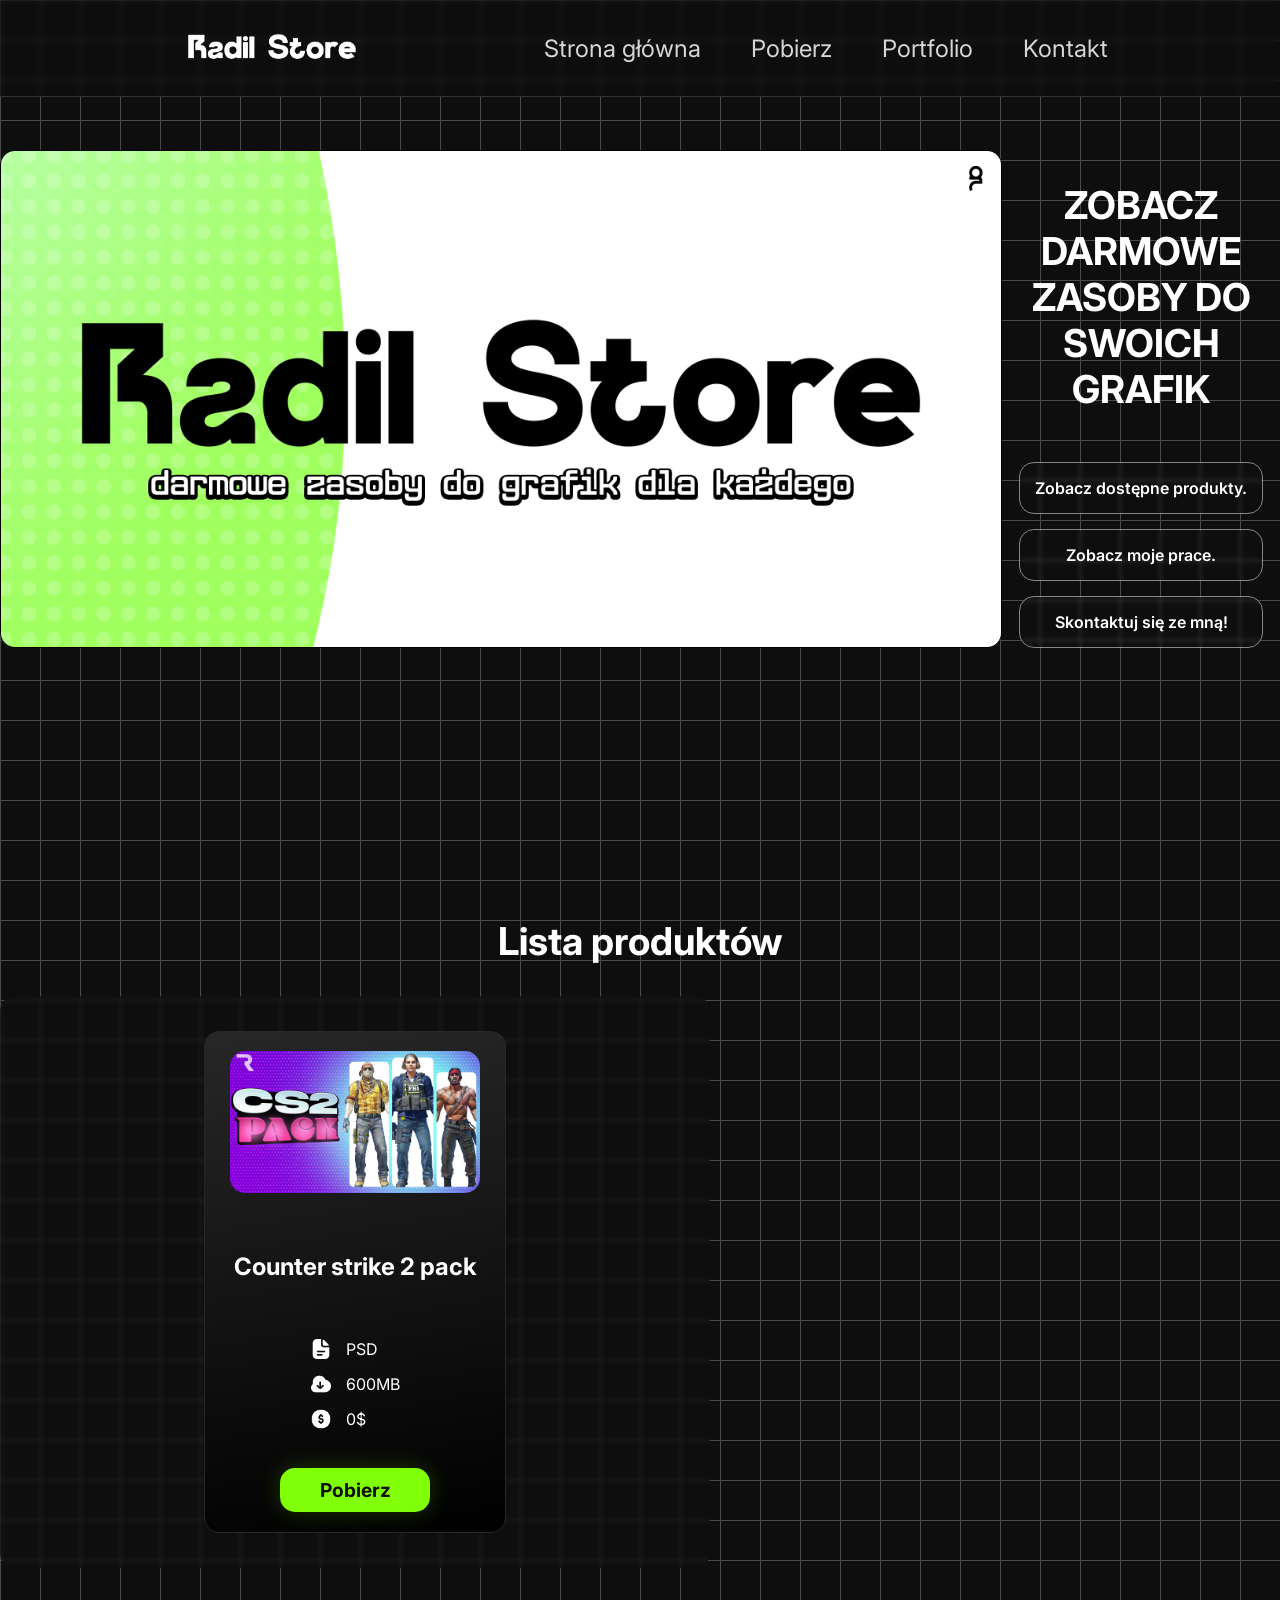
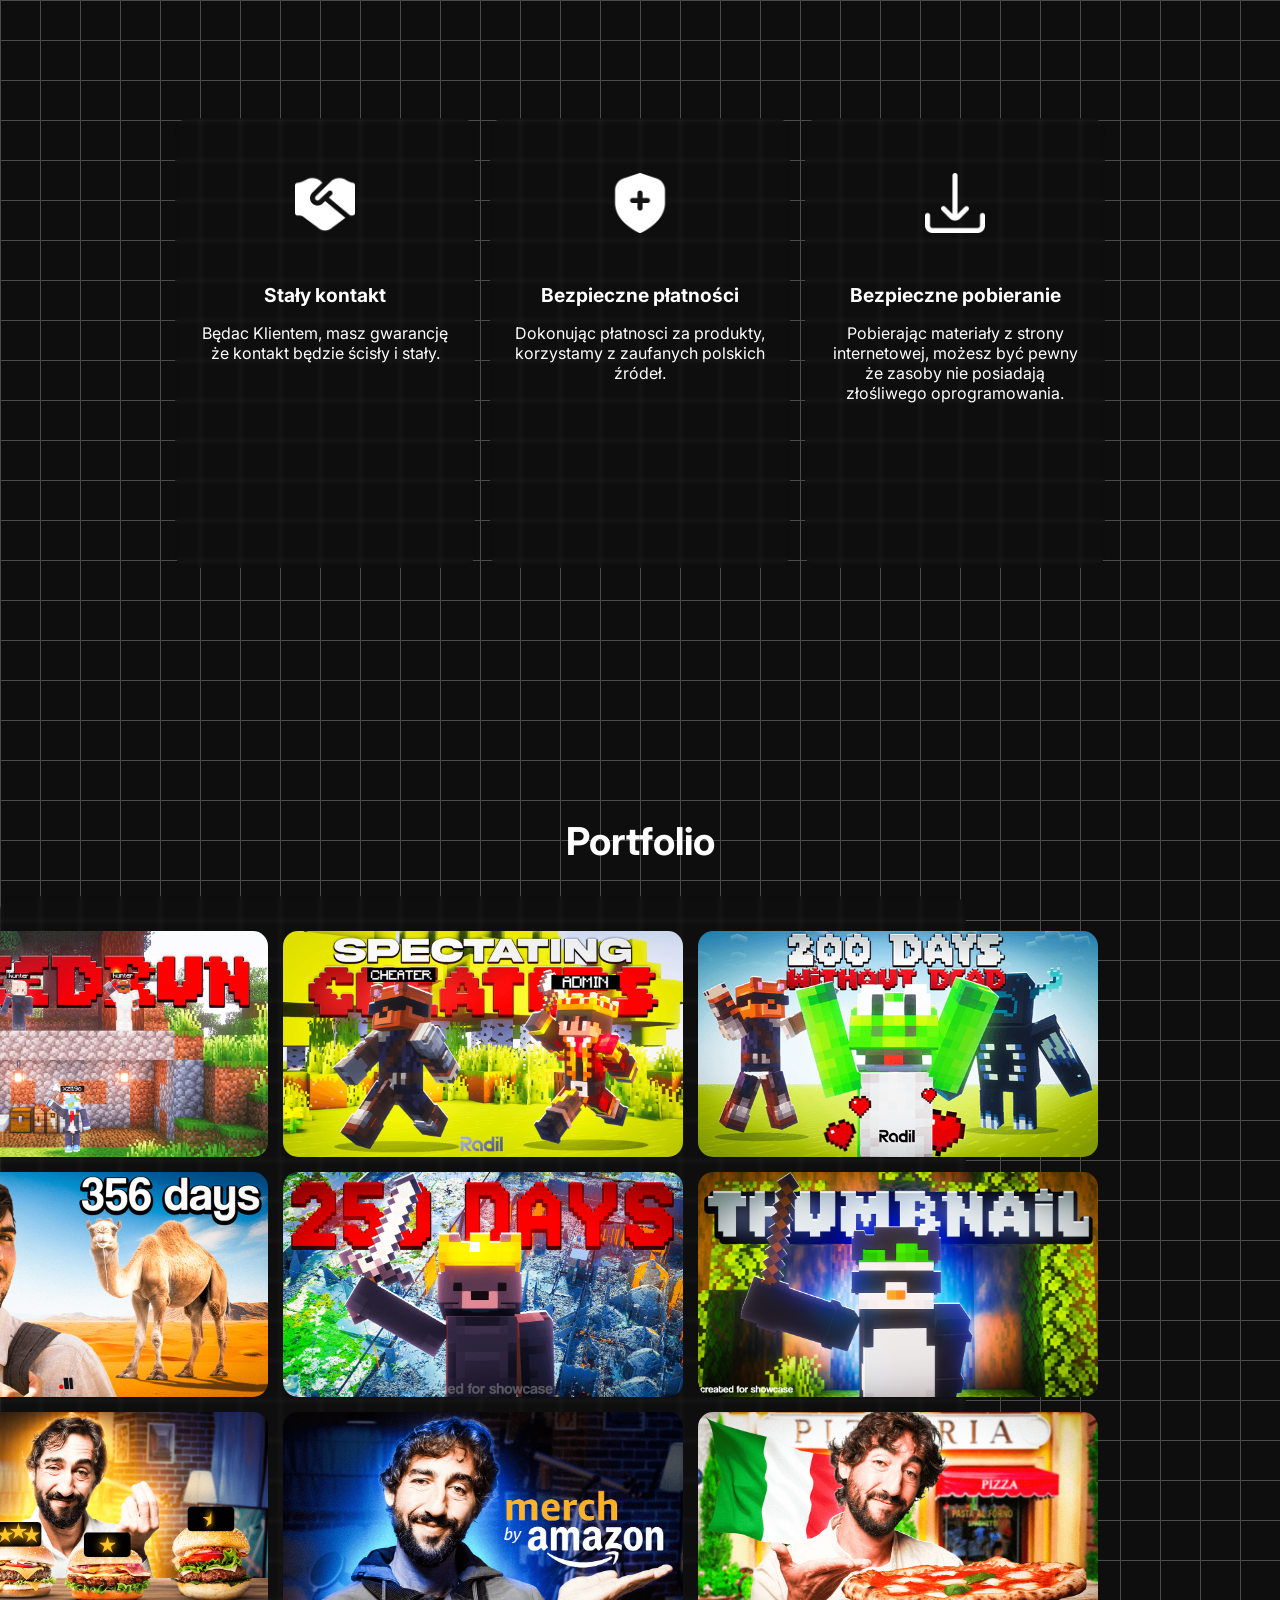
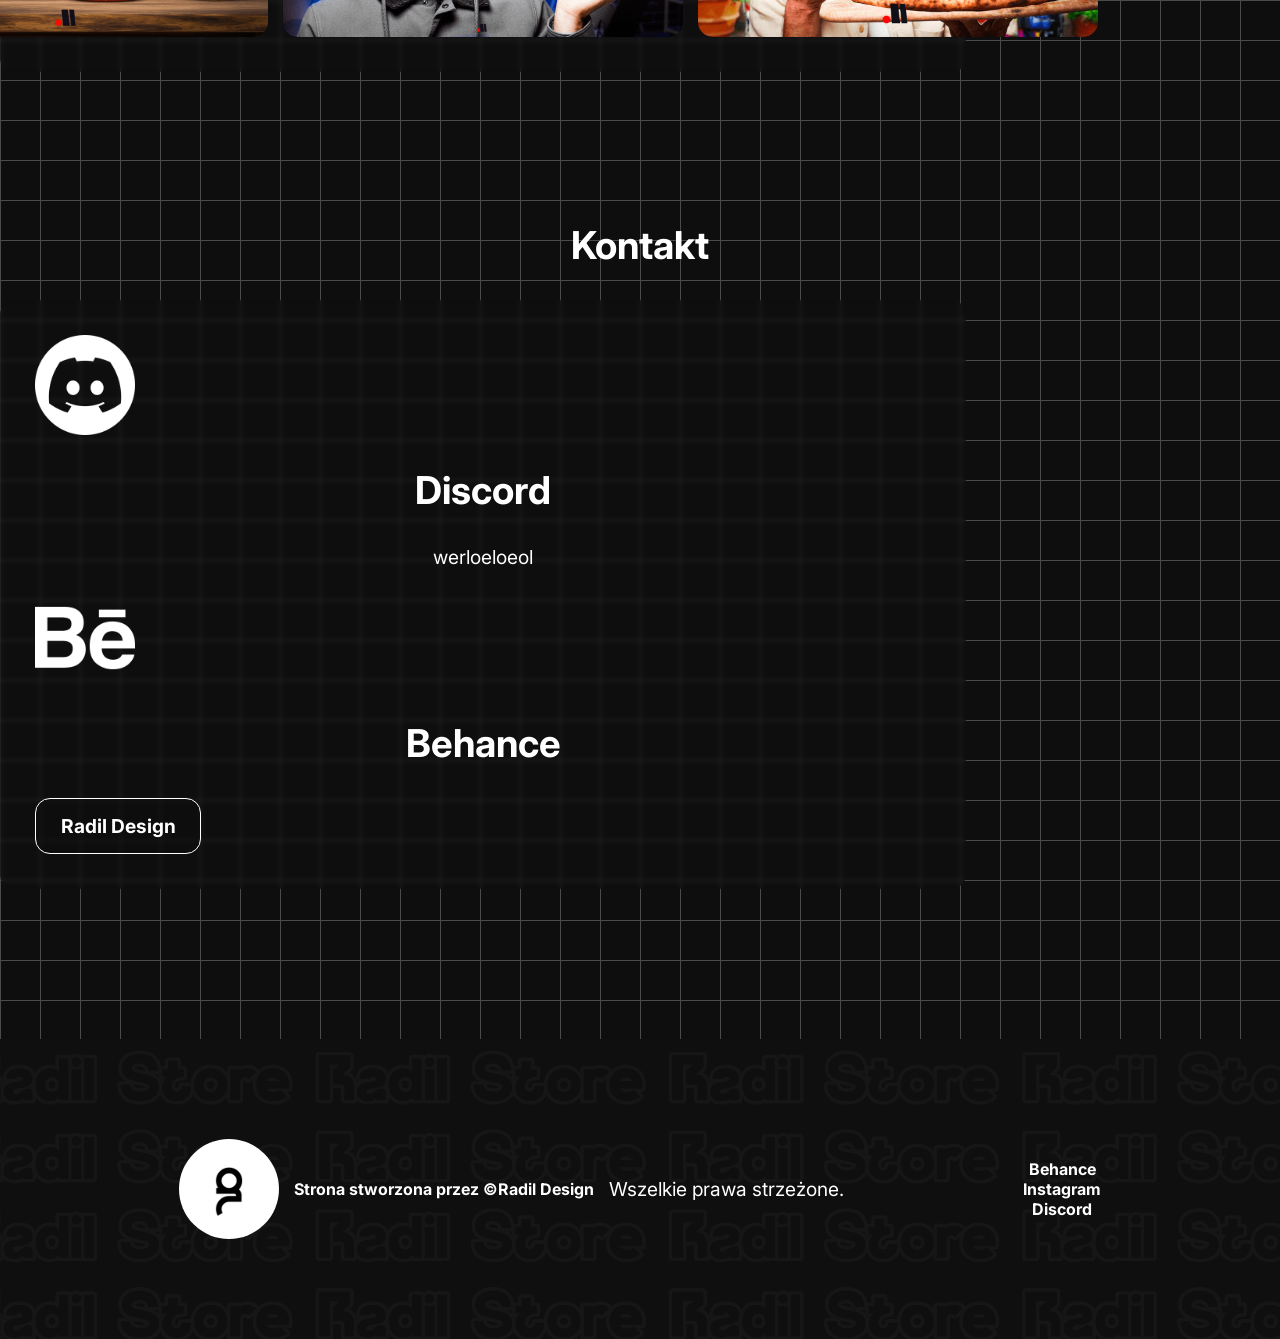
==== index.html @ 4627aee2 "Add files via upload" ====
<!DOCTYPE html>
<html lang="pl-PL">
<head>
    <meta charset="UTF-8">
    <meta name="viewport" content="width=device-width, initial-scale=1.0">
    <title>Strona główna</title>
    <link rel="stylesheet" href="style.css">
    <script src="download.js"></script>
</head>
<body>





    
   

    <nav class="nav">
        <li>
  
            <div class="nav-logo">
            <img class="store_logo" src="img/Radil_store_logo.png" alt="Radilstore black logo">
            </div>

            <div class="nav-a">
            <a id="button" href="#">Strona główna</a>
            <a id="button"  href="#download">Pobierz</a>
            <a id="button"  href="#Portfolio">Portfolio</a>
            <a id="button"  href="#Kontakt">Kontakt</a>
           

            </div>
            
        </li>
    </nav>






    <section class="main">
        <div class="main-head">
            <header>
                <img class="header-graphic" src="img/graphic-header.png" alt="">
                <div class="texts-header">
                     <h1 class="header-h1">Zobacz darmowe zasoby do swoich grafik</h1>
                 
                 <div class="links-a">
                    <a class="alink" href="#download">Zobacz dostępne produkty.</a>
                 <a class="alink" href="#Portfolio">Zobacz moje prace.</a>
                 <a class="alink" href="#Kontakt">Skontaktuj się ze mną!</a>
                 </div>
                 


                </div>
               
                
                    
                
            </header>
        </div>
    </section>
    <section id="download">
        <h1>Lista produktów</h1>
        <div class="products-main">
            <div class="products-list">
                <div class="product">
                    <img class="product-image" src="img/smallcs2pack.png" alt="cs-2_pack_image_source">
                    <h2>Counter strike 2 pack</h2>
                    <div class="icons">
                        <div class="format">
                            <img id="document" class="icon" src="icons/document.png" alt="document icon">
                        <label for="document">PSD</label>
                        </div>
                        
                        <div class="size">
                            <img id="size" class="icon" src="icons/cloud-download-alt.png" alt="document icon">
                        <label for="size">600MB</label>

                        </div>
                         <div class="size">
                            <img id="size" class="icon" src="icons/usd-circle.png" alt="document icon">
                        <label for="size">0$</label>

                        </div>
                        
                     </div>
                     

                     <button class="button-download" onclick="showwindow()">Pobierz</button>

                </div>
                
            </div>
        </div>
    </section>


    <section class="about">
        <div class="about-head">
            <div class="about-window">
                <img class="icon-about" src="icons/handshake.png" alt="">
                <h1 class="text-window">Stały kontakt</h1>
                <p class="dsp-window">Będac Klientem, masz gwarancję że kontakt będzie ścisły i stały.</p>
            </div>
            <div class="about-window">
                <img class="icon-about" src="icons/shield-plus.png" alt="">
                <h1 class="text-window">Bezpieczne płatności</h1>
                <p class="dsp-window">Dokonując płatnosci za produkty, korzystamy z zaufanych polskich źródeł.</p>
            </div>
            <div class="about-window">
                <img class="icon-about" src="icons/download.png" alt="">
                <h1 class="text-window">Bezpieczne pobieranie</h1>
                <p class="dsp-window">Pobierając materiały z strony internetowej, możesz być pewny że zasoby nie posiadają złośliwego oprogramowania.</p>
            </div>
        </div>
        </div>
    </section>


    



    <section id="Pop-up-warning">
        <div class="pop-up-background">
             <div id="pop-up-window">
            <h3>Zanim zaczniesz pobierać!</h3>
            <img src="img/smallcs2pack.png" class="product-image" alt="">
            <h5>Cs2 Gfx pack FREE</h5>
            <button onclick="closewindow()" id="closewindow">X</button>
            <div class="faq">
                 <div id="pop-up-q" class="winrar">
                <label  for="winrar">Upewnij się ze posiadasz Winrar'a.</label>
            </div>
            <div id="pop-up-q" class="photopea">
                <label  for="photopea">Nie posiadasz Adobe? Zobacz Photopea.</label>
            </div>
            </div>
           <a class="download-packgfx" target="_blank"  href="https://mega.nz/file/bZdyUJDT#jceB-xJhOLoKW79N-dbMl_FRZ8ANdFhHz9rk9853Bxs">Pobierz</a>
        </div>
        </div>
       
    </section>



    <section id="Portfolio" class="Portfolio">
        <h1>Portfolio</h1>


        <div class="Portfolio-head">
            <img class="porto-photo" src="img/1d665d229711541.686bbec5d3b8d.png" alt="">
            <img class="porto-photo" src="img/28c679229711541.6869bcf6578ab.png" alt="">
            <img class="porto-photo" src="img/3b0efb229711541.686af90c10dd4.png" alt="">
            <img class="porto-photo" src="img/3d1b30231027717.688220aa97472.png" alt="">
            <img class="porto-photo" src="img/460d56229711541.687eabdb841a4.png" alt="">
            <img class="porto-photo" src="img/5de0b4229711541.688102d73324e.png" alt="">
            <img class="porto-photo" src="img/7d88d5231027717.68836d7160683.png" alt="">
            <img class="porto-photo" src="img/beda87231027717.68836d715ffcd.png" alt="">
            <img class="porto-photo" src="img/bbc572231027717.68836d715f918.png" alt="">
           


            

        </div>

    </section>


    <section id="Kontakt" class="kontakt">


        <h1>Kontakt</h1>

        <div class="kontakt-head">
            <img id="contact-icon" src="icons/discord.png" alt="" class="discord-icon">
            <h1>Discord</h1>
            <p>werloeloeol</p>
            <img id="contact-icon" src="icons/behance.png" alt="" class="behance-icon">
            <h1>Behance</h1>
            <a href="https://www.behance.net/Fexedesign" target="_blank" class="behance">Radil Design</a>
        </div>

    </section>


    <footer>
        <div class="footer-head">
            <div class="about-footer">
            <img src="img/Radil_Logo.png" alt="" class="logo-footer">
            <h1 class="credits-footer">Strona stworzona przez &copy;Radil Design</h1>
            <p>Wszelkie prawa strzeżone.</p>
            </div>
            <div class="socialmedias">
                <a class="sc-a" href="">Behance</a>
                <a class="sc-a" href="">Instagram</a>
                <a class="sc-a" href="">Discord</a>

            </div>
           
        </div>
    </footer>

    
</body>
</html>
---- style.css ----
@import url('https://fonts.googleapis.com/css2?family=Playfair+Display:ital,wght@0,400..900;1,400..900&display=swap');
@import url('https://fonts.googleapis.com/css2?family=Manrope:wght@200..800&family=Playfair+Display:ital,wght@0,400..900;1,400..900&display=swap');
@import url('https://fonts.googleapis.com/css2?family=Inter:ital,opsz,wght@0,14..32,100..900;1,14..32,100..900&display=swap');

html{
    scroll-behavior: smooth;
    font-family: Inter;
}

body{

    margin: 0;
    padding: 0;
    overflow-x: hidden;
    
    box-sizing: border-box;
    flex-wrap: wrap;
 
    background:#0e0e0e;
    background-image: 
    linear-gradient(to right, #4b4a4a 1px,
    transparent 1px),
    linear-gradient(to bottom, #4b4b4b 1px,
    transparent 1px);
    background-size: 40px 40px;
    
     animation: gridMove 1s linear infinite;
   
}


#button:active{

    font-weight: bold;
}

nav{

    background-color: rgba(12, 12, 12,0.5);
    border-bottom: 1px solid rgb(50,50,50);
    backdrop-filter: blur(3px);
    position: fixed;
    z-index: 1000;
    width: 100%;
    top: 0;
}

.store_logo{

    max-width: 200px;
    filter: invert(1);
}



#button{

   font-family: Inter;
     color: rgb(214, 214, 214);
    text-decoration: none;
    font-size: 1.5rem;
    transition: all 0.3s ease;
     scroll-behavior: smooth;
    
   
}

.links-a{
    margin-top: 50px;
    display: grid;
    justify-content: center;
    text-align: center;
    gap: 15px;
}

.alink{

    text-decoration: none;
    background-color: none;
    border: 1px solid rgba(255, 255, 255,0.5);
    padding: 15px;
    border-radius: 15px;
    color: rgb(255, 255, 255);
    backdrop-filter: blur(2px);
  font-family: Inter;
    font-weight: 600;
    transition: all 0.3s ease;
}

.alink:hover{

    transform: scale(1.05);
    background-color: rgb(228, 228, 228);
    color: rgb(8, 8, 8);
}


#button:hover{

    transform: translateY(-5px);

    transition: 0.3s;
}


section{

    margin-top: 150px;
    
    
}
.nav-a{

    display: flex;
    align-items: center;
    justify-content: center;
    gap: 50px;
}

.nav-logo{
    display: flex;
    align-items: center;
    justify-content: center;
    
}
.product-image{

    width: 300px;
}

li{

    display: flex;
    justify-content: space-evenly;
   
}


h2{

    font-family: Inter;
}

h1{
    font-family: Inter;
    text-align: center;
    font-size: 2.4rem;
    color: rgb(255, 255, 255);
    
}

.products-main{

    display: flex;
    justify-content: center;
    background-color: rgba(14, 14, 14,0.5);
    backdrop-filter: blur(2px);
    padding: 35px;
    width: 50%;
    border-radius: 15px;
    justify-self: center;
    
    
}

.Portfolio-head{
     background-color: rgba(14, 14, 14,0.5);
     backdrop-filter: blur(2px);
     border-radius: 15px;
     padding: 35px;
     width: 70%;
     justify-content: center;
     justify-self: center;
}

.kontakt-head{

    
     background-color: rgba(14, 14, 14,0.5);
     backdrop-filter: blur(2px);
     border-radius: 15px;
     padding: 35px;
     width: 70%;
     justify-content: center;
     justify-self: center;
     margin-bottom: 150px;

}


p{
     font-size: 1.2rem;
}

.behance{

    justify-self: center;
    text-align: center;
    display: grid;
    color: white;
    font-family: Inter;
    text-decoration: none;
    background-color: none;
    border: 1px solid white;
    padding: 15px;
    width: 15%;
    border-radius: 15px;
    font-size: 1.2rem;
    transition: all 0.3s ease;
    backdrop-filter: blur(2px);
    font-weight: bold;
}

.behance:hover{

    transform: scale(1.05);
      background-color: rgb(228, 228, 228);
    color: black;
}
#download{

     scroll-behavior: smooth;
     margin-top: 270px;
     
}

.product{
    display: grid;
    justify-content: center;
    align-items: center;
    background: linear-gradient(170deg,rgb(39, 39, 39) 0%, rgb(0, 0, 0) 100%);    height: 500px;
    border-radius: 15px;
    width: 300px;
    text-align: center;
    color: white;
    border: 1px solid rgb(39, 39, 39);
}

.product-image{
    width: 250px;
    justify-self: center;
    border-radius: 15px;
}

.format,.size{
    display: flex;
    align-items: center;
    gap: 15px;
    font-family: Inter;
    
}

.icons{
    display: grid;
    align-items: center;
    justify-content: center;
    gap: 15px;
   
}

.promotion{

    justify-content: center;
    display: flex;
    background: #57c796;
background: linear-gradient(90deg, rgba(87, 199, 150, 1) 50%, rgba(250, 253, 255, 1) 100%);
}

p{

    font-family: Inter;
    color: white;
    text-align: center;
}



.icon{

    width: 20px;
    filter: invert(1);
}

.button-download{

    width: 150px;
    background-color: rgb(128, 255, 9);
    box-shadow: 0px 0px 25px rgba(128, 255, 9,0.2);
    justify-self: center;
    font-weight: bold;
    font-size: 1.2rem;
    padding: 10px;
    border-radius: 15px;
    text-decoration: none;
    color: rgb(14, 14, 14);
    font-family: Inter;
    transition: all 0.3s ease;
    cursor: pointer;
    border: none;
}


.button-download:hover{

    transform: scale(1.05);
    transition: 0.3s;
}



#pop-up-warning{

    justify-content: center;
    display: flex;
    
   
}

.pop-up-background{
   display: none;
    background-color: rgba(17, 17, 17, 0.8);
    width: 100%;
    height: 100%;
    position: fixed;
    top: 50%;
   left: 50%;
   transform: translate(-50%, -50%);
   backdrop-filter: blur(5px);
}


#pop-up-window{

    justify-content: center;
    display: grid;
    text-align: center;
    background-color: rgb(230, 230, 230);
    width: 500px;
    height: 800px;
    position: fixed;
    
    top: 50%;
    left: 50%;
    transform: translate(-50%, -50%);
    z-index: 1000;
    border-radius: 15px;
    
   

}


h5{

    font-family: Inter;
    font-size: 1.2rem;
}



#closewindow{

    position: fixed;
    right: 0;
    padding: 15px;
    margin-right: 5px;
    margin-top: 5px;
    border-radius: 15px;
    border: none;
    background-color: black;
    color: white;
    font-size: 1.3rem;
    width: 50px;
    transition: all 0.3s ease;
    cursor: pointer;
  
}


#closewindow:hover{

    transform: scale(1.05);
}

h3{

    font-family: Inter;
}


#icon-pop-up{

    width: 25px;
}

.faq{

   
   display: grid;
   margin-bottom: 150px;
}


#pop-up-q{

    height: 30px;
    max-width: 350px;
    background-color: rgb(223, 223, 223);
    padding: 10px;
    display: flex;
    align-items: center;
    justify-content: center;
    gap: 5px;
    border-radius: 15px;
}

label{

   font-family: Inter;
}

.download-packgfx{

    text-decoration: none;
    font-family: Inter;
    background-color: rgb(110, 255, 43);
    color: white;
    padding: 15px;
   width: 150px;
    max-height: 40px;
    align-self: center;
    justify-self: center;
    border-radius: 15px;
    transition: all 0.3s ease;
    box-shadow: 0px 0px 25px rgba(110, 255, 43,0.5);
   
}

.download-packgfx:hover{

    transform: scale(1.05);
}


header{

    display: flex;
    justify-content: center;
   
}

.header-h1{

    color: rgb(255, 255, 255);
  
    max-width: 400px;
    text-transform: uppercase;
    text-align: center;
}


.main-head{

    display: flex;
    justify-content: center;
    

   
}

@keyframes gridMove {
  from {
    background-position: 0 0;
  }

  to {
    background-position: 40px 40px;
  }

  }

.header-graphic{

    width: 1000px;
    border-radius: 15px;
    border: 1px solid black;

}


.porto-photo{

    width: 400px;
    border-radius: 15px;
    transition: all 0.3s ease;
   
}

.Portfolio{
     margin-top: 250px
}

.Portfolio-head{

     display: grid;
    grid-template-columns:repeat(3,400px);
    justify-content: center;
    gap: 15px;
    margin-bottom: 150px;
    
}


.porto-photo:hover{

    transform: scale(1.05);
}


.about-window{

    display: block;
    justify-content: space-around;
    text-align: center;
   background-color: rgba(14, 14, 14,0.5);
    height: 400px;
    padding: 25px;
    border-radius: 15px;
    backdrop-filter: blur(2px);
    transition: all 0.3s ease ;
}


.about-window:hover{
    
    background-color: rgba(4, 13, 49,0.5);
}


.about-head{
    display: flex;
    justify-content: center;
    gap: 15px;
}

.text-window{

    font-size: 1.2rem;
}

.dsp-window{

    font-size: 1rem;
    max-width: 250px;
}
.icon-about{

    width: 60px;
    justify-self: center;
    
    padding: 30px;
    border-radius: 15px;
    filter: invert(1);

}


#contact-icon{
    width: 100px;
    justify-self: center;
    display: block;
    filter: invert(1);
}


.about-footer{
    display: flex;
    align-items: center;
    gap: 15px;
}

.socialmedias{

    display: grid;
}

.credits-footer{
    font-size: 1rem;
   
    
}


.sc-a{

    text-decoration: none;
    font-weight: bold;
    font-family: Inter;
    color: #FFFFFF;
    text-align: center;
    transition: all 0.3s ease;
}

.sc-a:hover{

    transform: scale(1.05);
    color: #a8a8a8;
    
}



.footer-head{

   background-image: url("img/footer-bg.png") ;
   justify-content: space-evenly;
   background-color: rgb(15, 15, 15);
   background-blend-mode: overlay;
   background-size: cover;
   background-repeat: no-repeat;
    
   display: flex;
   align-items: center;
   height: 300px;
   margin-bottom: 0px;
  
}

.logo-footer{
    width: 100px;
    border-radius: 1000px;
}
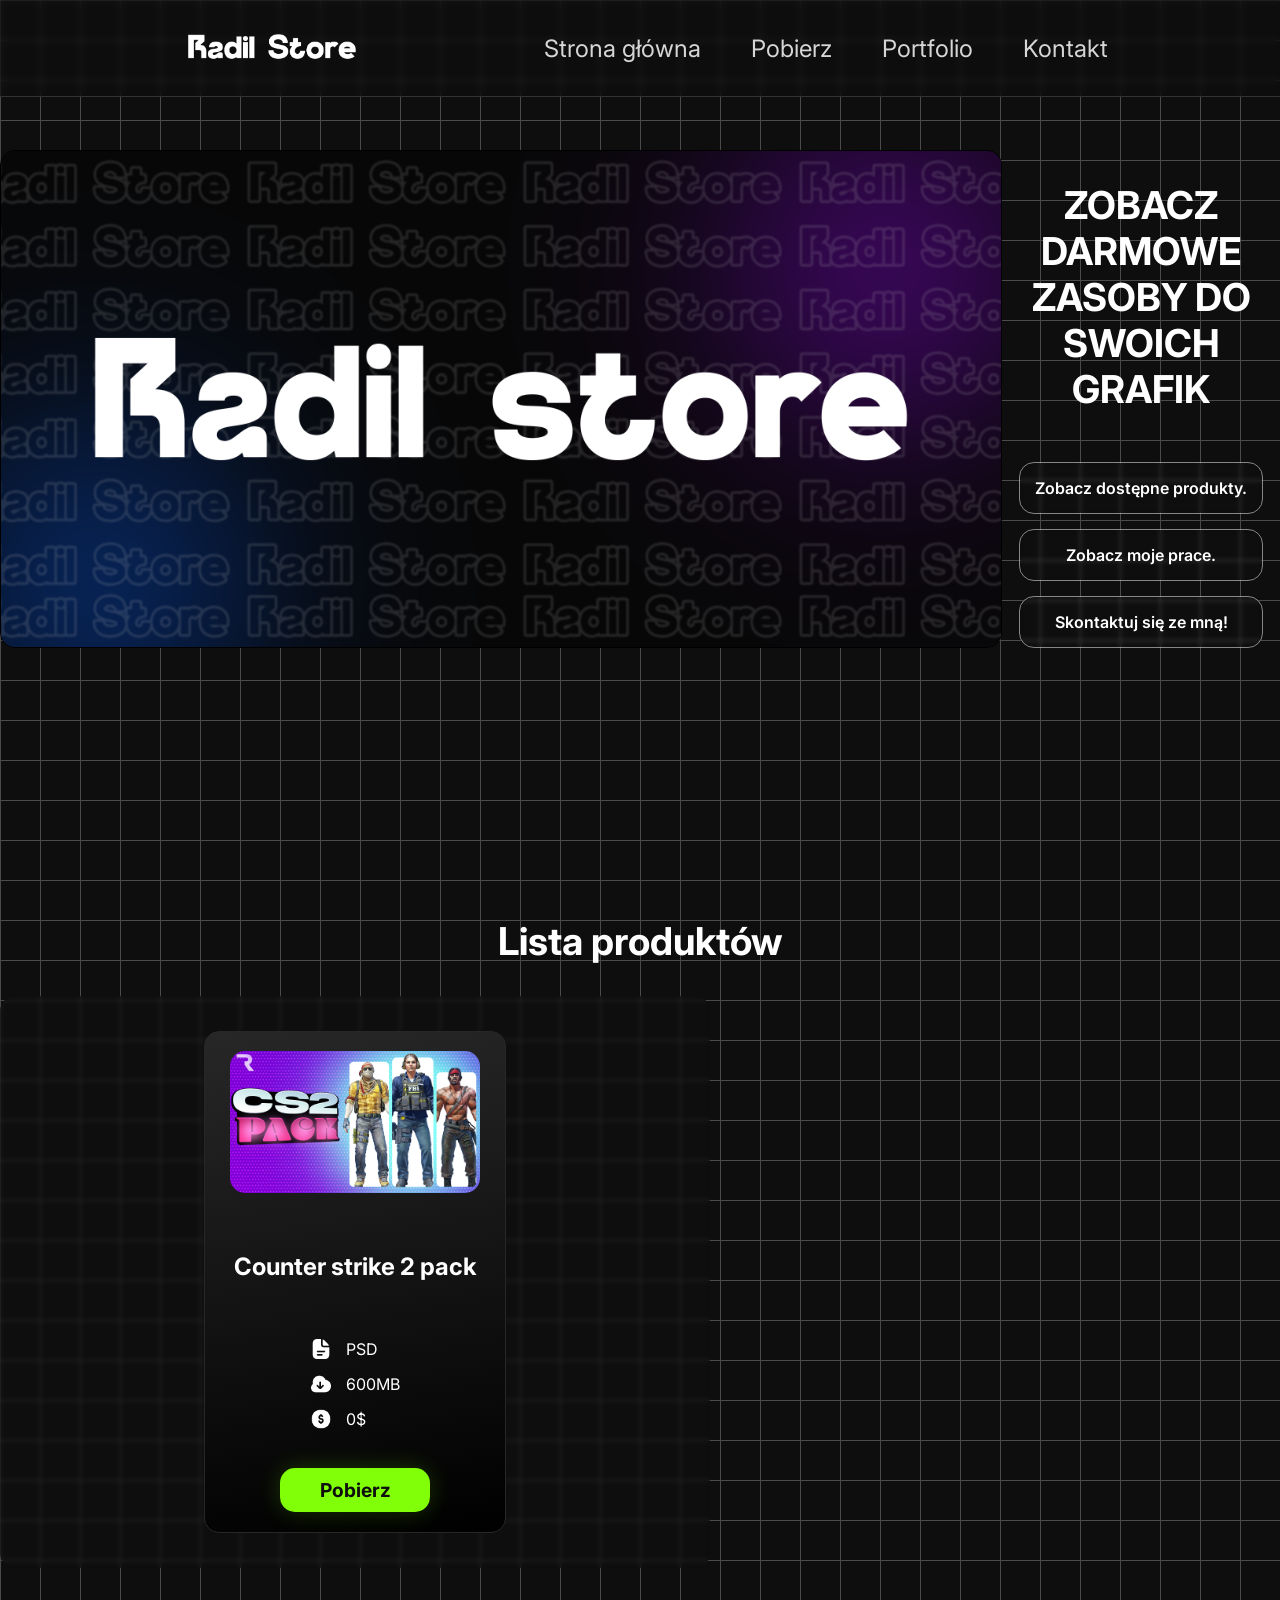
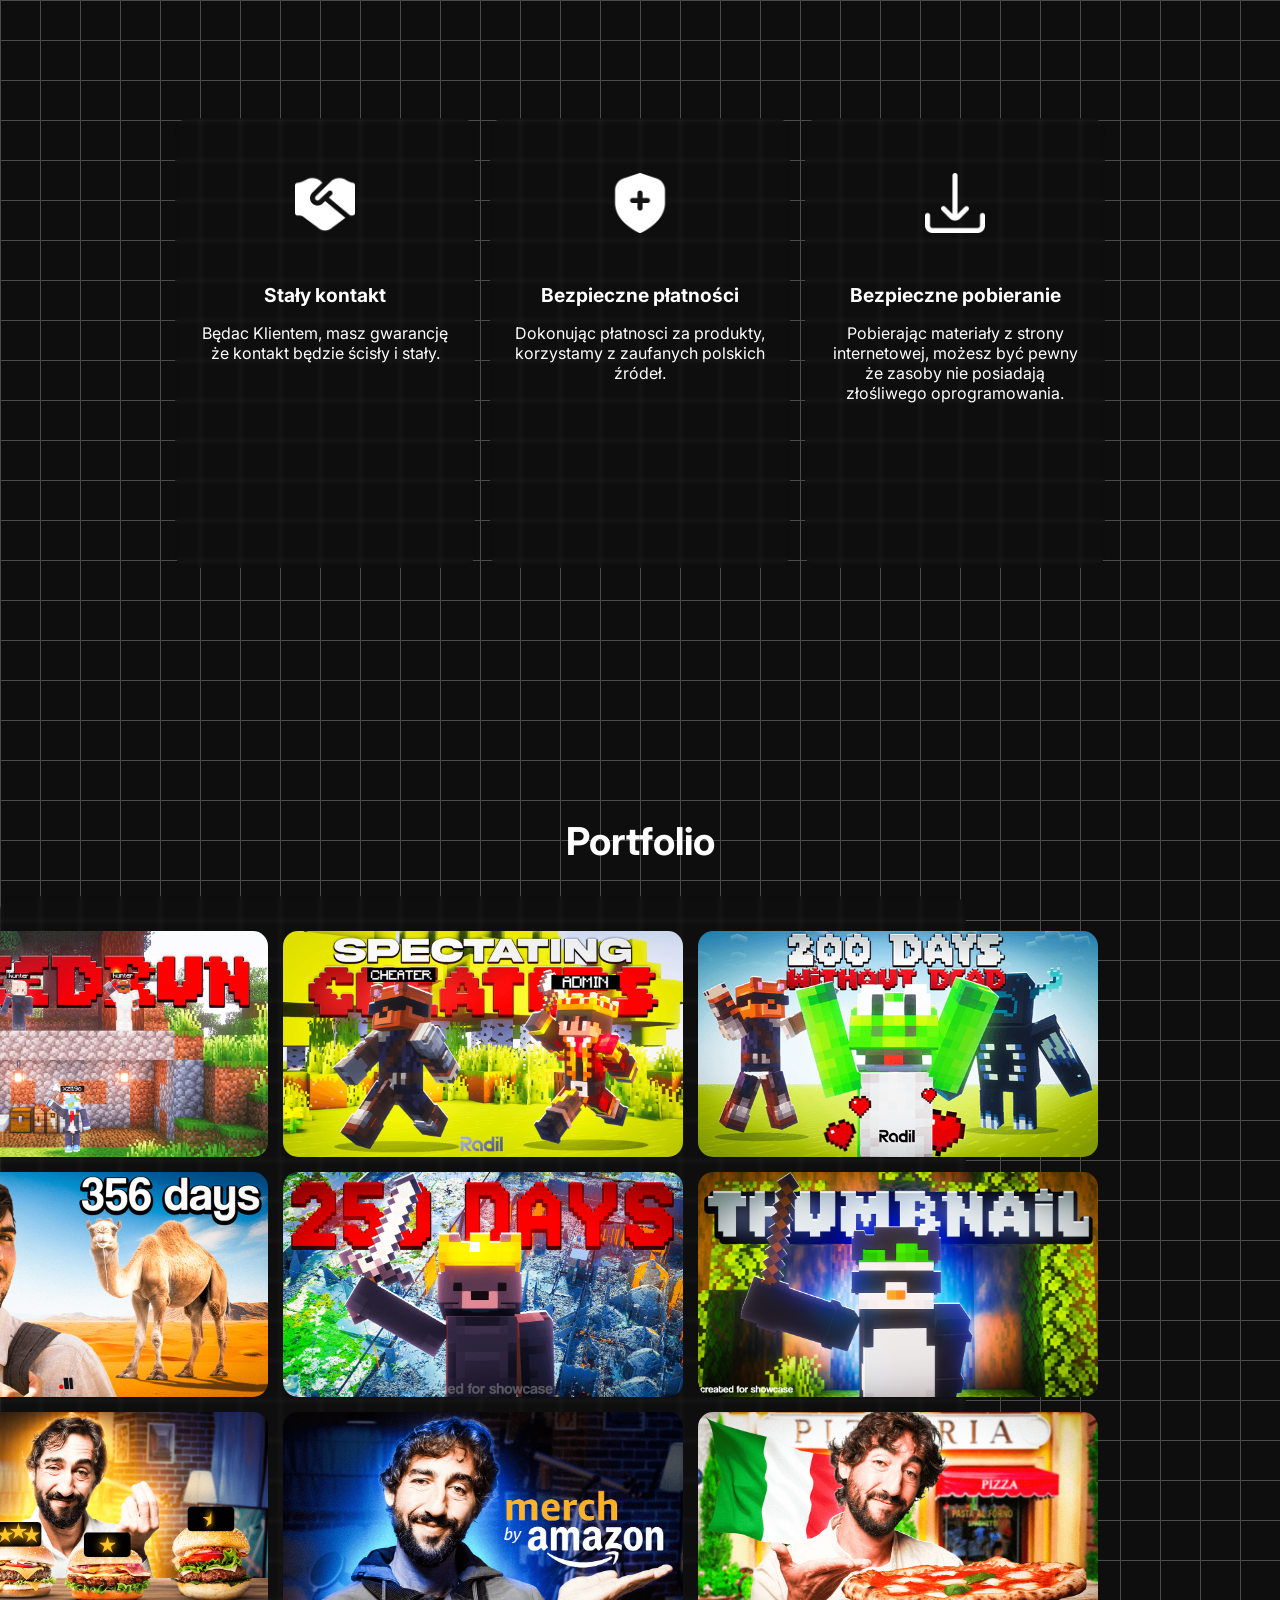
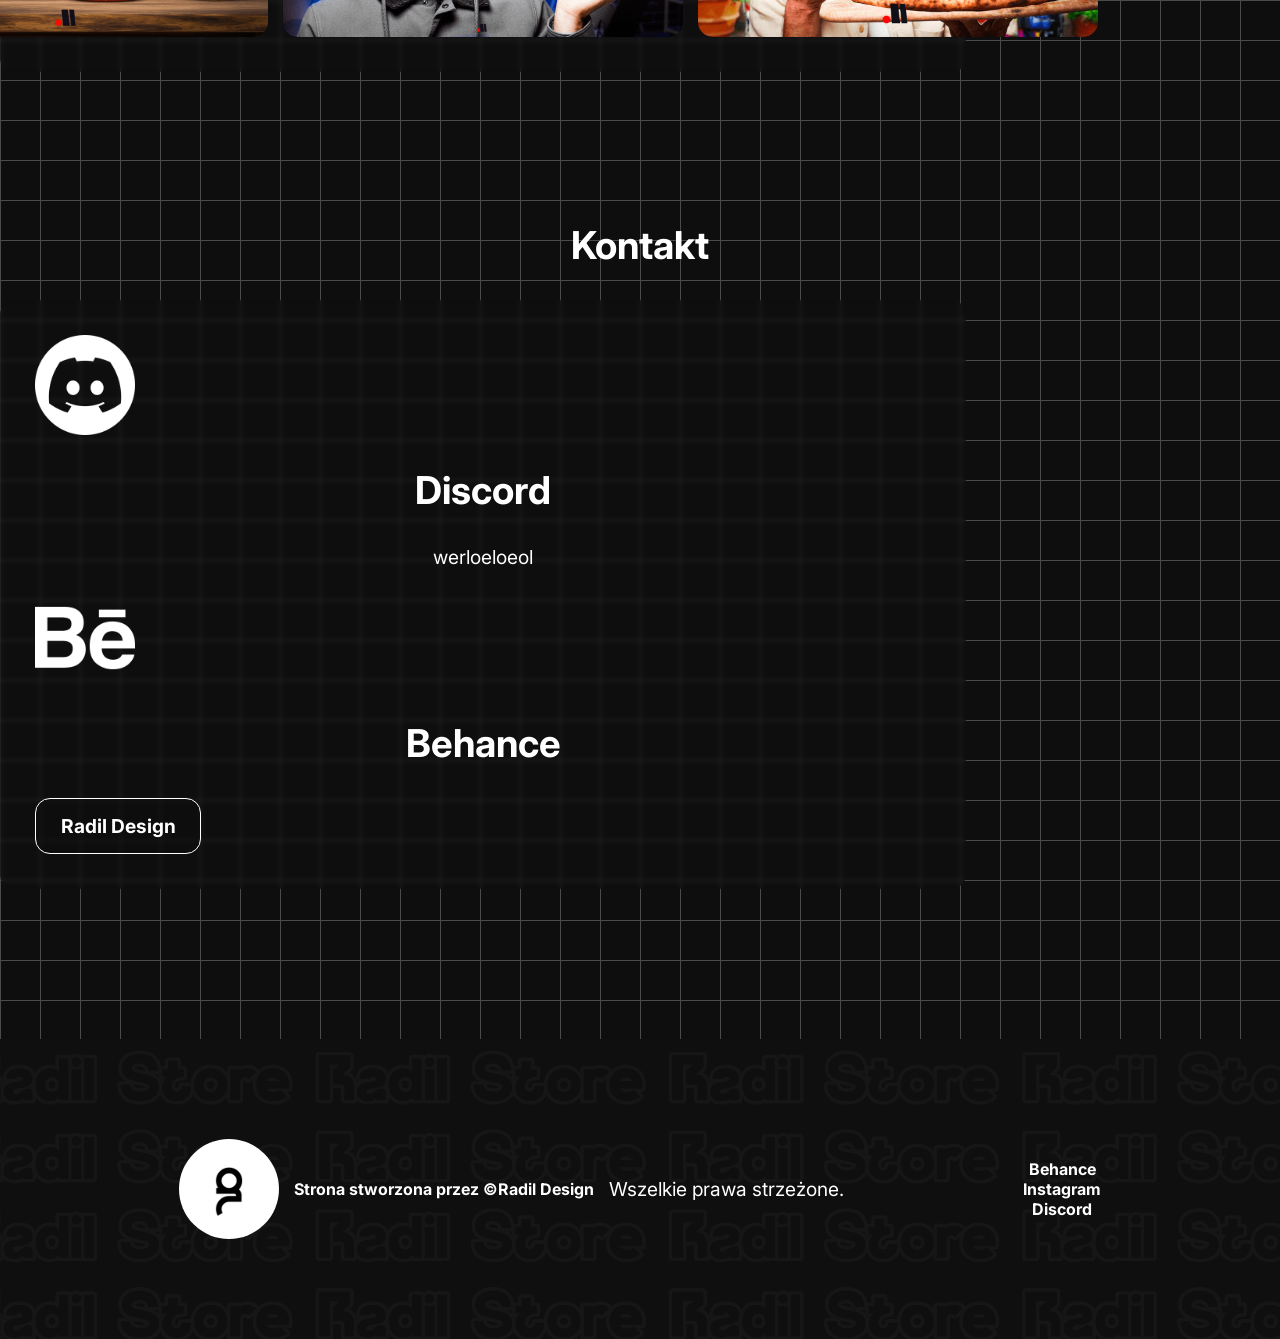
==== commit 7cef7008: "Add files via upload" ====
--- a/index.html
+++ b/index.html
@@ -6,6 +6,9 @@
     <title>Strona główna</title>
     <link rel="stylesheet" href="style.css">
     <script src="download.js"></script>
+      <link rel="icon" type="image/x-icon" href="img/Radil_Logo.png">
+
+
 </head>
 <body>
 
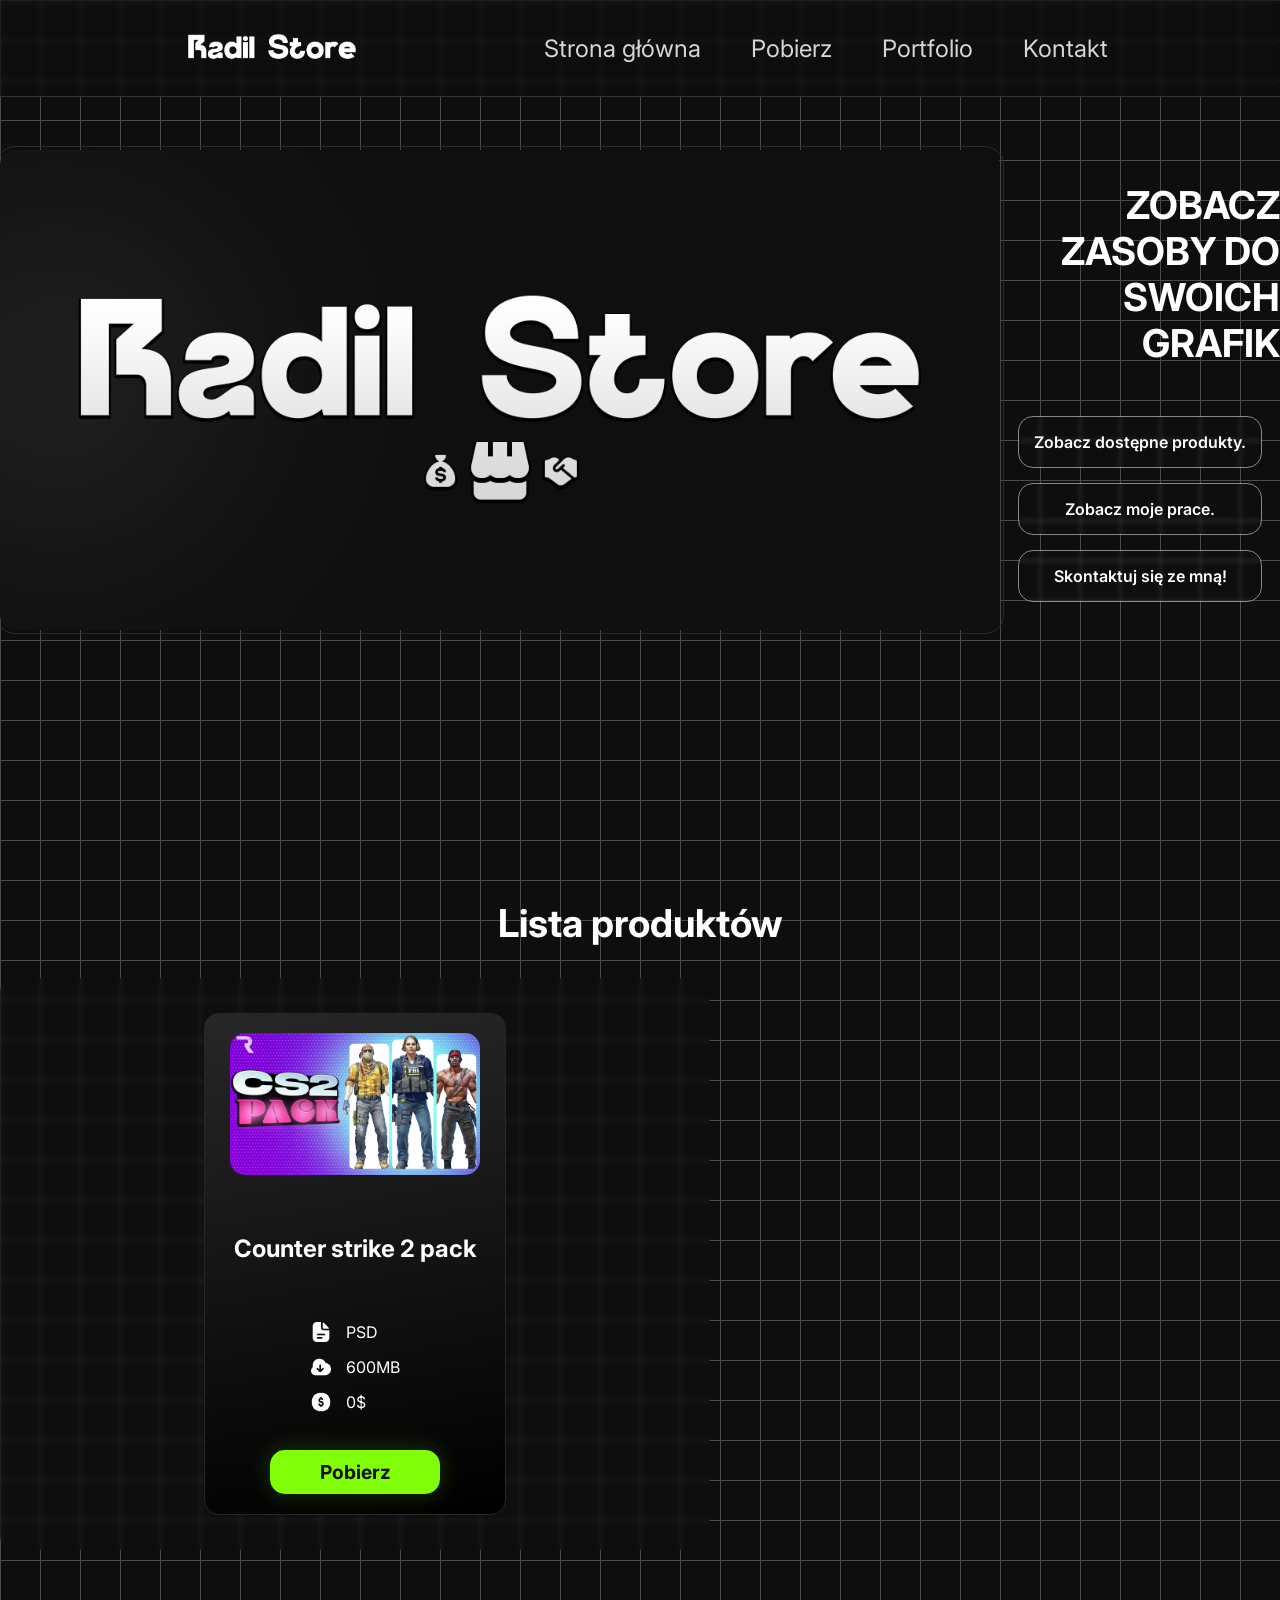
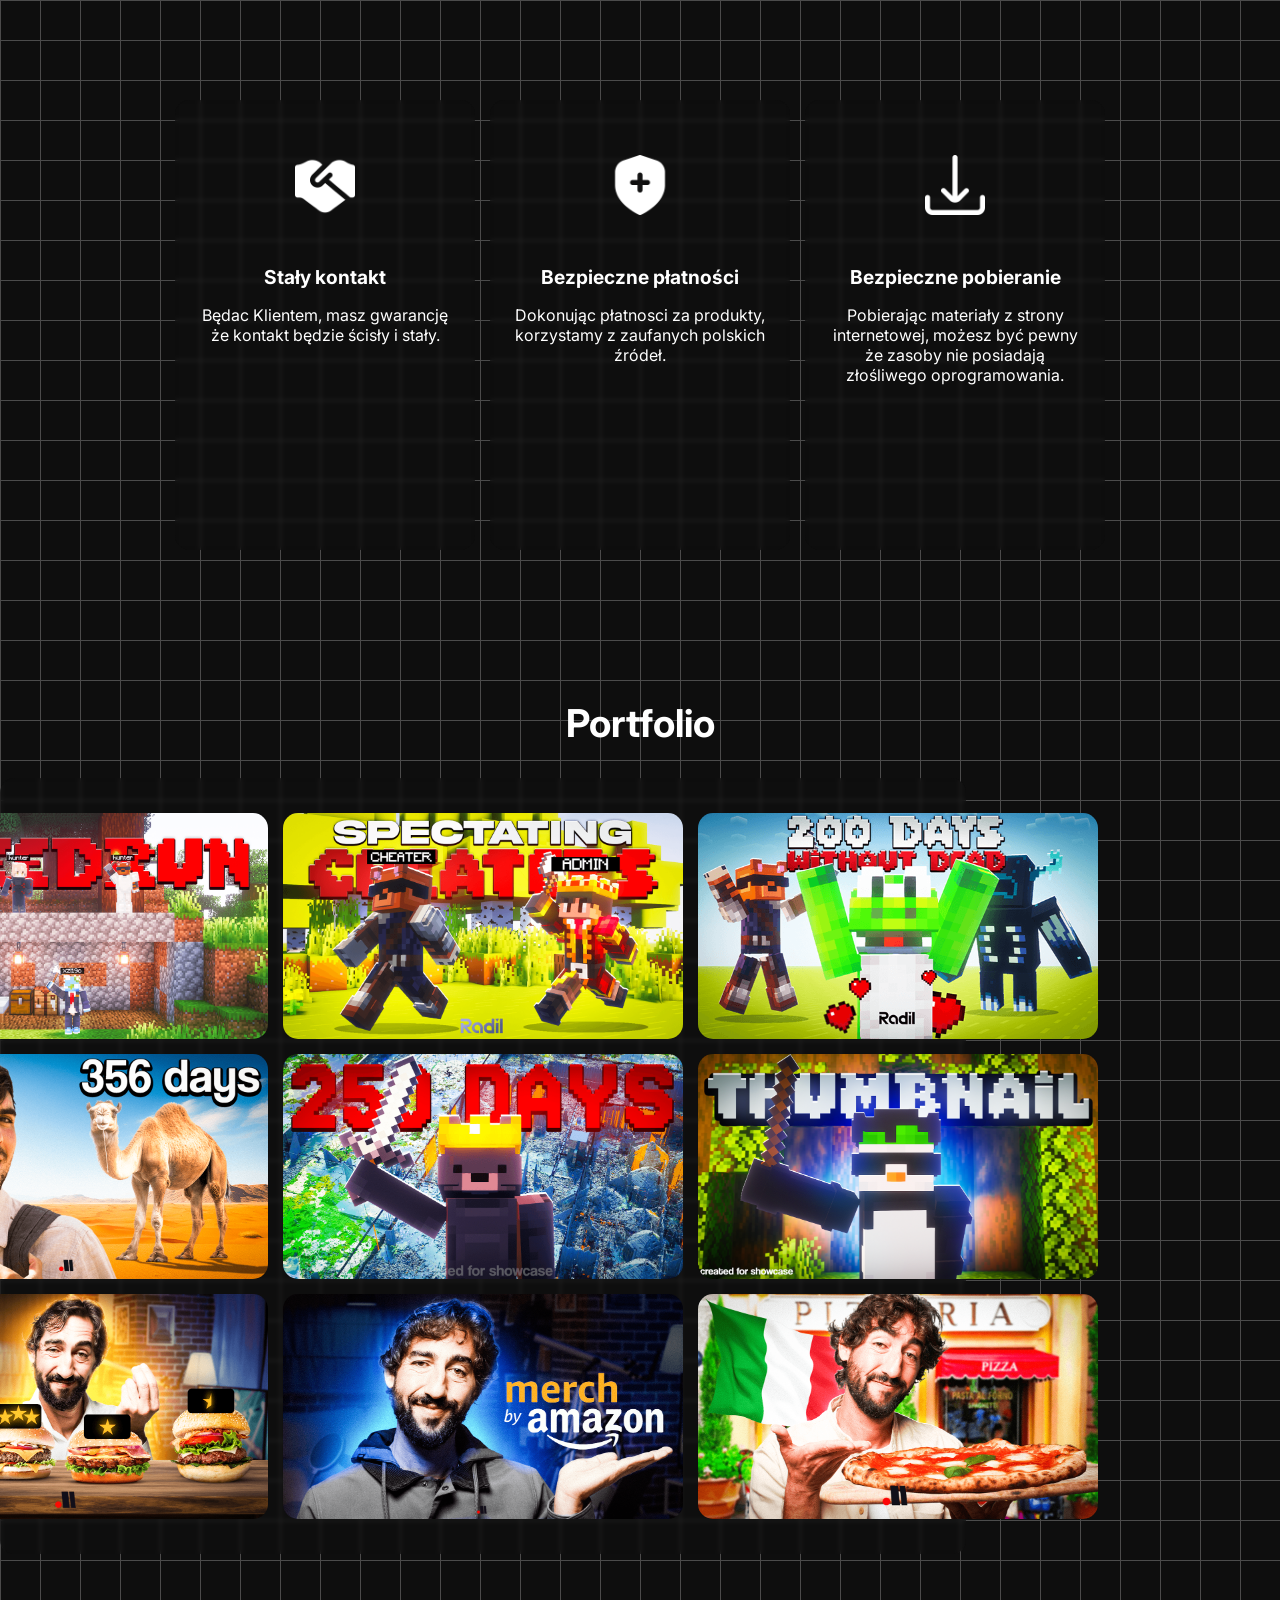
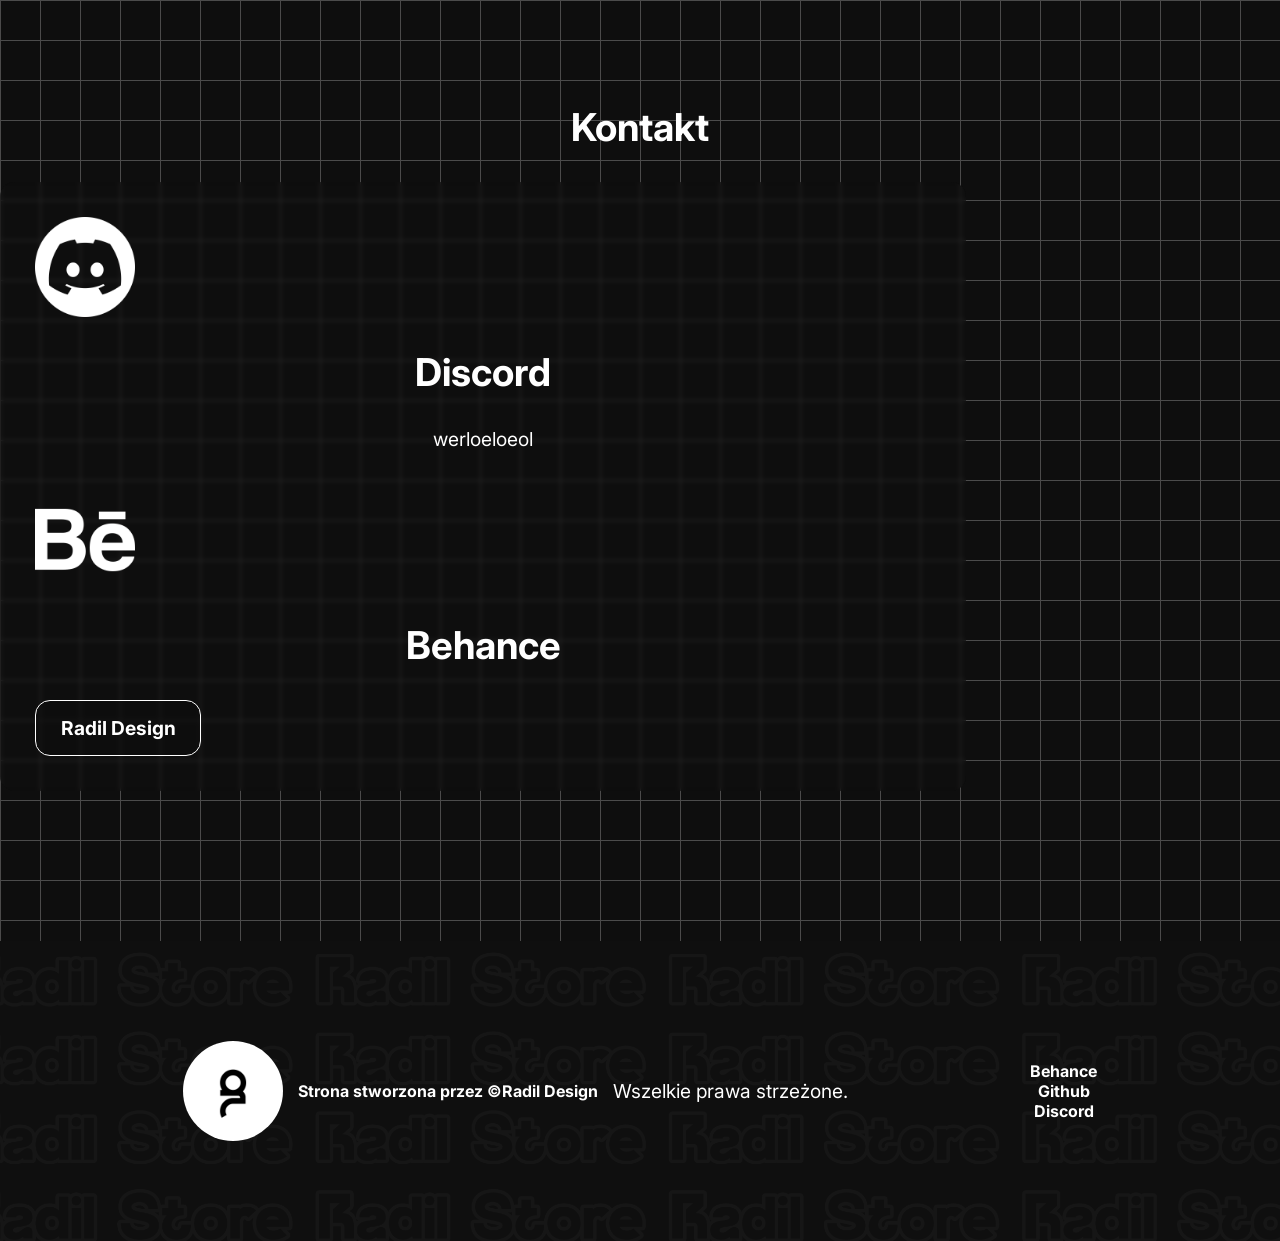
==== commit 3ba0b5dd: "Add files via upload" ====
--- a/index.html
+++ b/index.html
@@ -38,6 +38,8 @@
         </li>
     </nav>
 
+    
+
 
 
 
@@ -48,7 +50,7 @@
             <header>
                 <img class="header-graphic" src="img/graphic-header.png" alt="">
                 <div class="texts-header">
-                     <h1 class="header-h1">Zobacz darmowe zasoby do swoich grafik</h1>
+                     <h1 class="header-h1">Zobacz zasoby do swoich grafik</h1>
                  
                  <div class="links-a">
                     <a class="alink" href="#download">Zobacz dostępne produkty.</a>
@@ -93,7 +95,8 @@
                      </div>
                      
 
-                     <button class="button-download" onclick="showwindow()">Pobierz</button>
+                    
+                     <a href="product_shop.html" class="button-download">Pobierz</a>
 
                 </div>
                 
@@ -156,7 +159,7 @@
 
 
         <div class="Portfolio-head">
-            <img class="porto-photo" src="img/1d665d229711541.686bbec5d3b8d.png" alt="">
+            <img id="Speedrun" class="porto-photo" src="img/1d665d229711541.686bbec5d3b8d.png" alt="">
             <img class="porto-photo" src="img/28c679229711541.6869bcf6578ab.png" alt="">
             <img class="porto-photo" src="img/3b0efb229711541.686af90c10dd4.png" alt="">
             <img class="porto-photo" src="img/3d1b30231027717.688220aa97472.png" alt="">
@@ -184,6 +187,7 @@
             <img id="contact-icon" src="icons/discord.png" alt="" class="discord-icon">
             <h1>Discord</h1>
             <p>werloeloeol</p>
+            <br>
             <img id="contact-icon" src="icons/behance.png" alt="" class="behance-icon">
             <h1>Behance</h1>
             <a href="https://www.behance.net/Fexedesign" target="_blank" class="behance">Radil Design</a>
@@ -200,9 +204,9 @@
             <p>Wszelkie prawa strzeżone.</p>
             </div>
             <div class="socialmedias">
-                <a class="sc-a" href="">Behance</a>
-                <a class="sc-a" href="">Instagram</a>
-                <a class="sc-a" href="">Discord</a>
+                <a class="sc-a" target="_blank" href="https://www.behance.net/Fexedesign">Behance</a>
+                <a class="sc-a" target="_blank" href="https://github.com/jvvek">Github</a>
+                <a class="sc-a" target="_blank" href="">Discord</a>
 
             </div>
            
--- a/style.css
+++ b/style.css
@@ -59,7 +59,7 @@
      color: rgb(214, 214, 214);
     text-decoration: none;
     font-size: 1.5rem;
-    transition: all 0.3s ease;
+    transition: all 1s ease;
      scroll-behavior: smooth;
     
    
@@ -84,7 +84,7 @@
     backdrop-filter: blur(2px);
   font-family: Inter;
     font-weight: 600;
-    transition: all 0.3s ease;
+    transition: all 1s ease;
 }
 
 .alink:hover{
@@ -92,6 +92,7 @@
     transform: scale(1.05);
     background-color: rgb(228, 228, 228);
     color: rgb(8, 8, 8);
+    transition: 0.3s ease;
 }
 
 
@@ -318,7 +319,7 @@
 
 .pop-up-background{
    display: none;
-    background-color: rgba(17, 17, 17, 0.8);
+    background-color: rgba(0, 0, 0, 0.9);
     width: 100%;
     height: 100%;
     position: fixed;
@@ -334,7 +335,8 @@
     justify-content: center;
     display: grid;
     text-align: center;
-    background-color: rgb(230, 230, 230);
+    background-color: rgba(12, 12, 12,0.5);
+    backdrop-filter: blur(2px);
     width: 500px;
     height: 800px;
     position: fixed;
@@ -344,6 +346,7 @@
     transform: translate(-50%, -50%);
     z-index: 1000;
     border-radius: 15px;
+    color: white;
     
    
 
@@ -367,8 +370,8 @@
     margin-top: 5px;
     border-radius: 15px;
     border: none;
-    background-color: black;
-    color: white;
+    background:none;
+    color: rgb(223, 223, 223);
     font-size: 1.3rem;
     width: 50px;
     transition: all 0.3s ease;
@@ -405,7 +408,7 @@
 
     height: 30px;
     max-width: 350px;
-    background-color: rgb(223, 223, 223);
+    background-color: rgb(24, 24, 24);
     padding: 10px;
     display: flex;
     align-items: center;
@@ -446,16 +449,18 @@
 
     display: flex;
     justify-content: center;
+    
+
    
 }
 
 .header-h1{
 
     color: rgb(255, 255, 255);
-  
+   
     max-width: 400px;
     text-transform: uppercase;
-    text-align: center;
+    text-align: right;
 }
 
 
@@ -483,7 +488,10 @@
 
     width: 1000px;
     border-radius: 15px;
-    border: 1px solid black;
+   
+    outline: 1px solid rgb(44, 44, 44);
+    outline-offset: 3px;
+
 
 }
 
@@ -496,9 +504,9 @@
    
 }
 
-.Portfolio{
-     margin-top: 250px
-}
+
+
+
 
 .Portfolio-head{
 
@@ -512,7 +520,9 @@
 
 
 .porto-photo:hover{
-
+   
+
+   
     transform: scale(1.05);
 }
 
@@ -527,13 +537,14 @@
     padding: 25px;
     border-radius: 15px;
     backdrop-filter: blur(2px);
-    transition: all 0.3s ease ;
+    transition: all 1s ease ;
 }
 
 
 .about-window:hover{
     
-    background-color: rgba(4, 13, 49,0.5);
+    background-color: rgba(114, 114, 114, 0.5);
+    transition: 0.3s ease;
 }
 
 
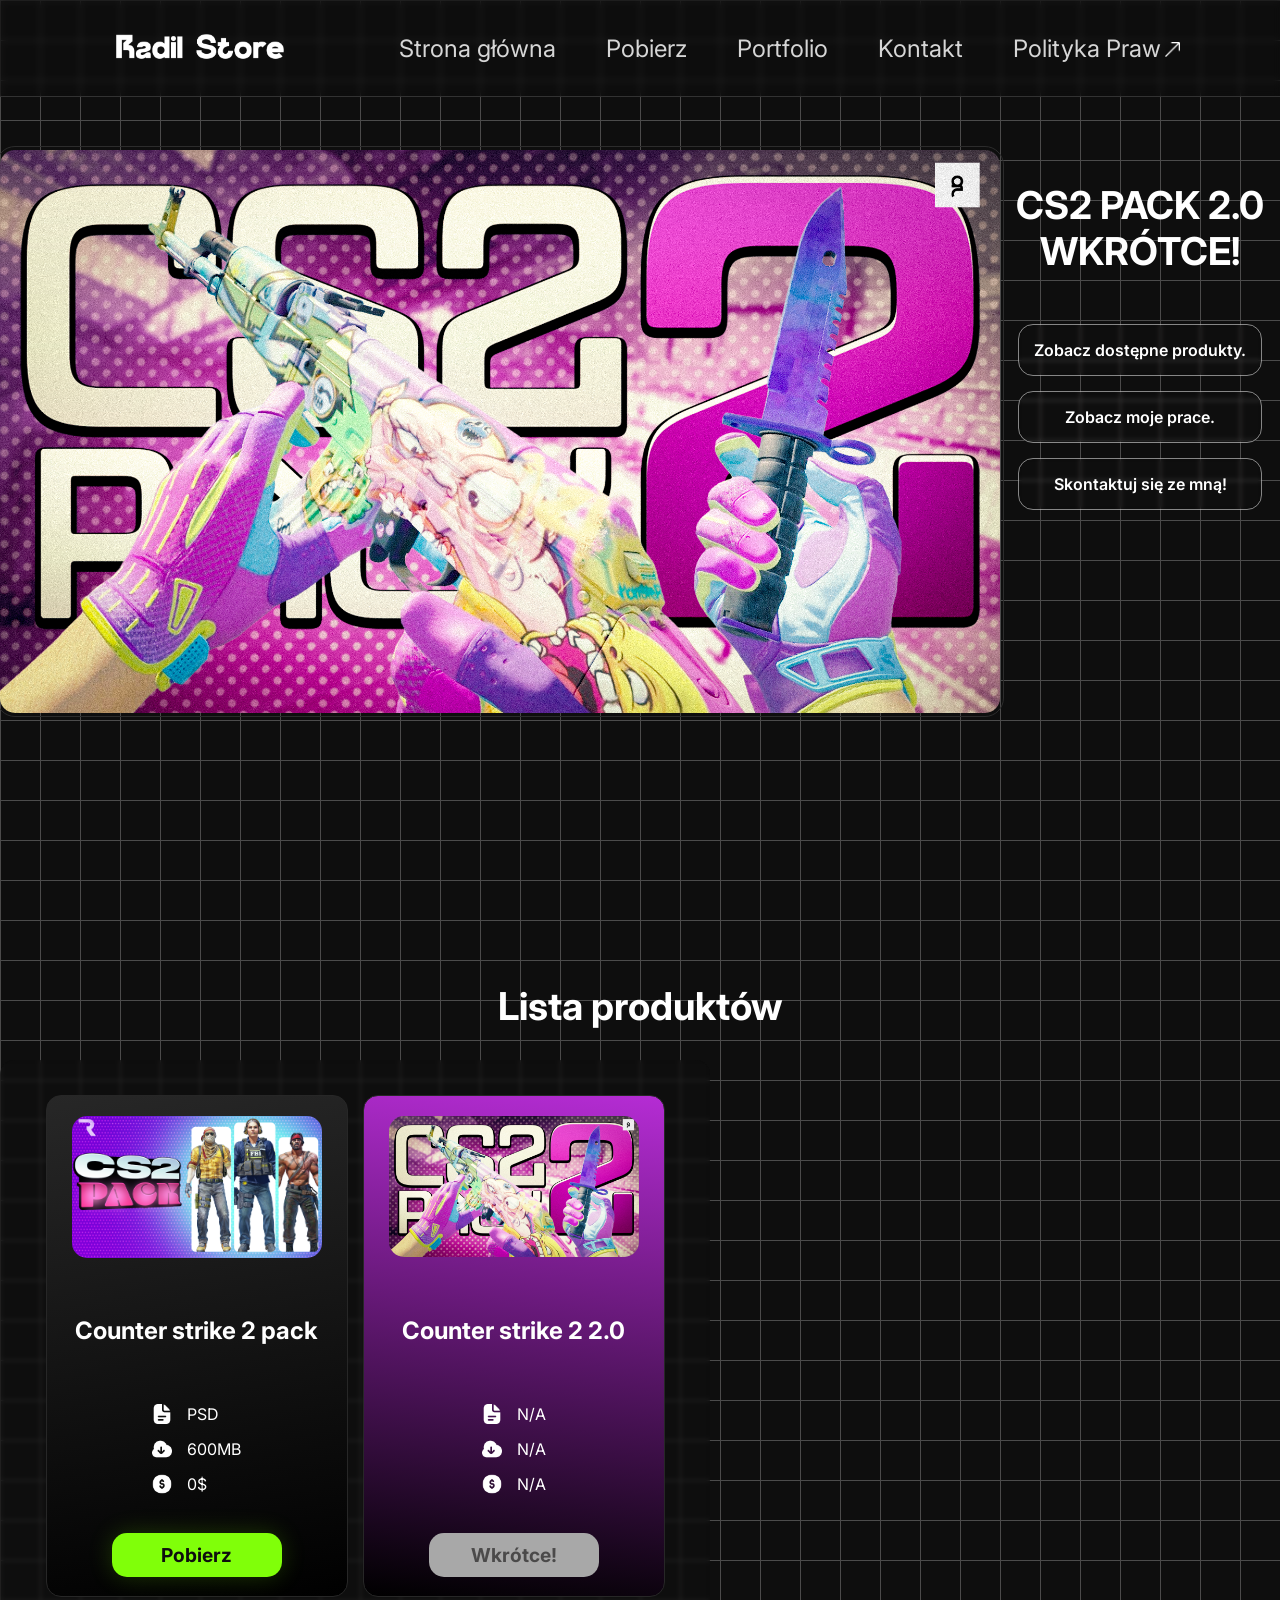
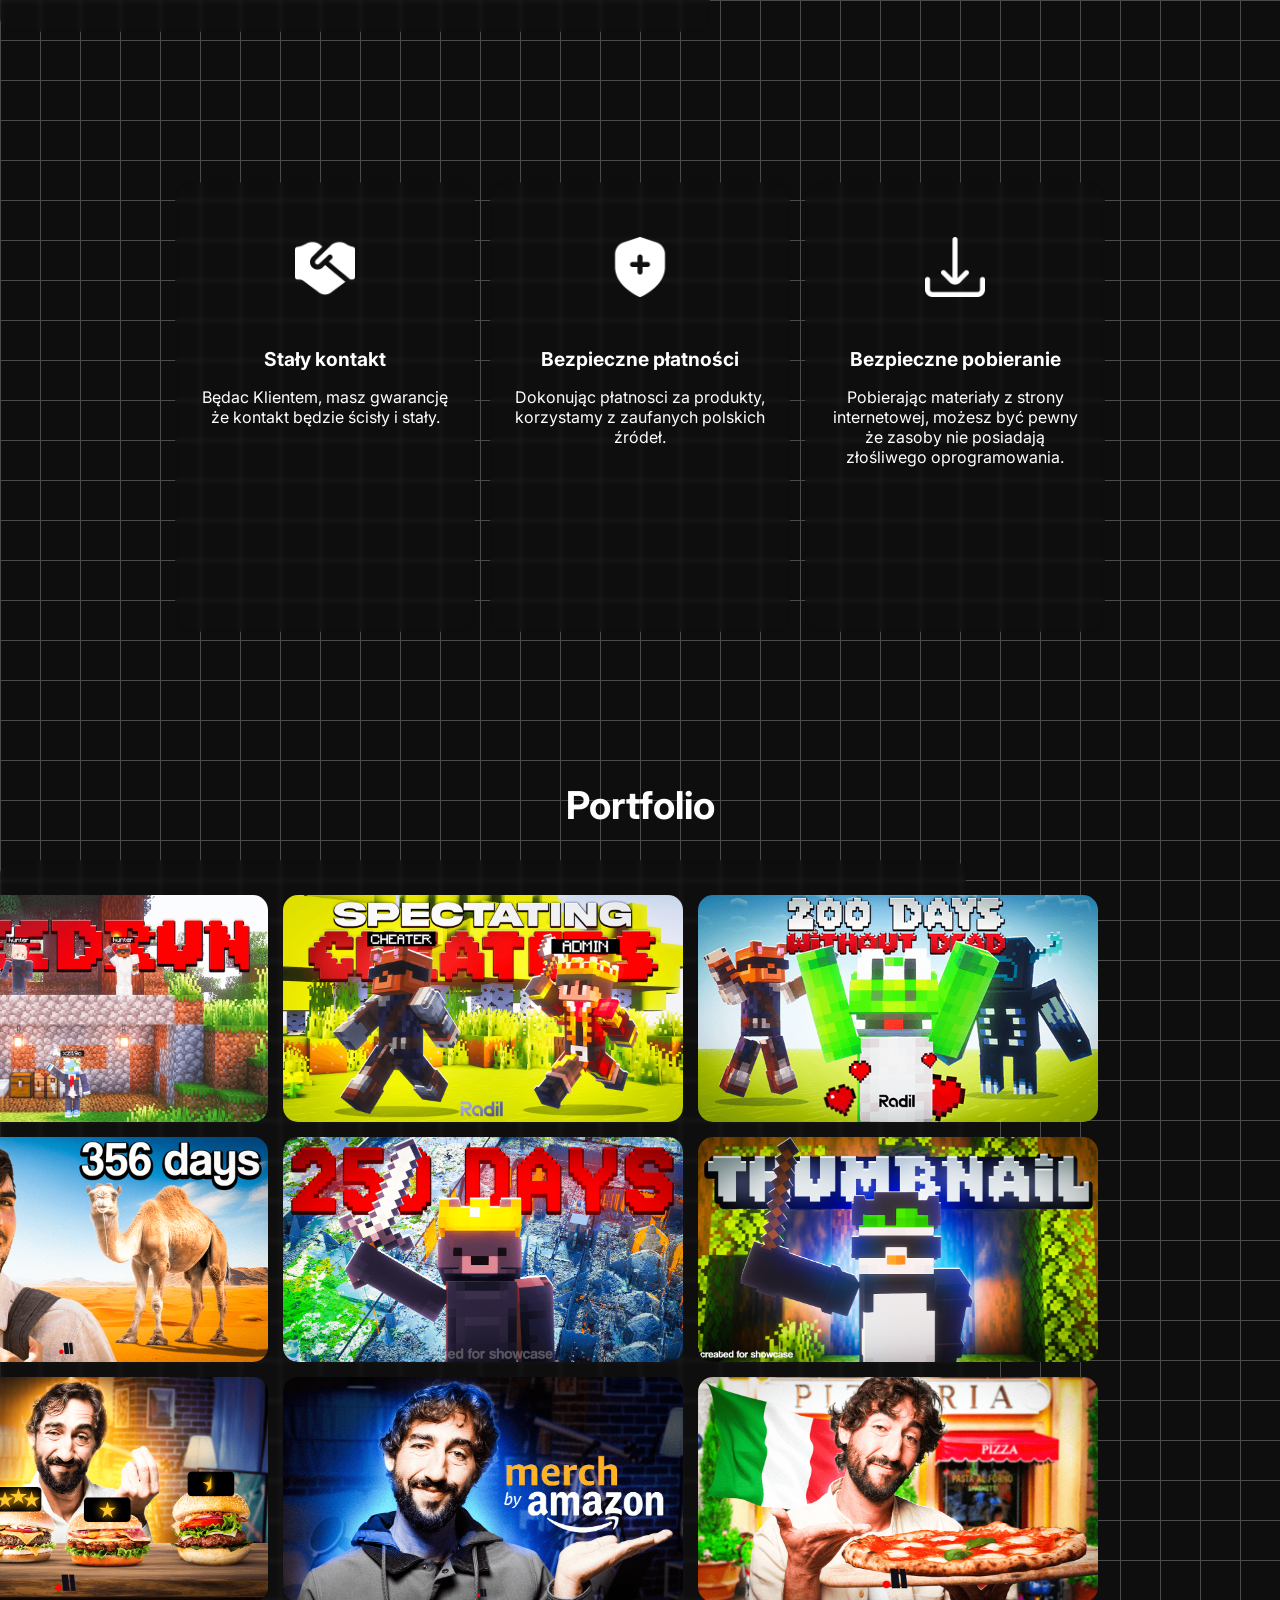
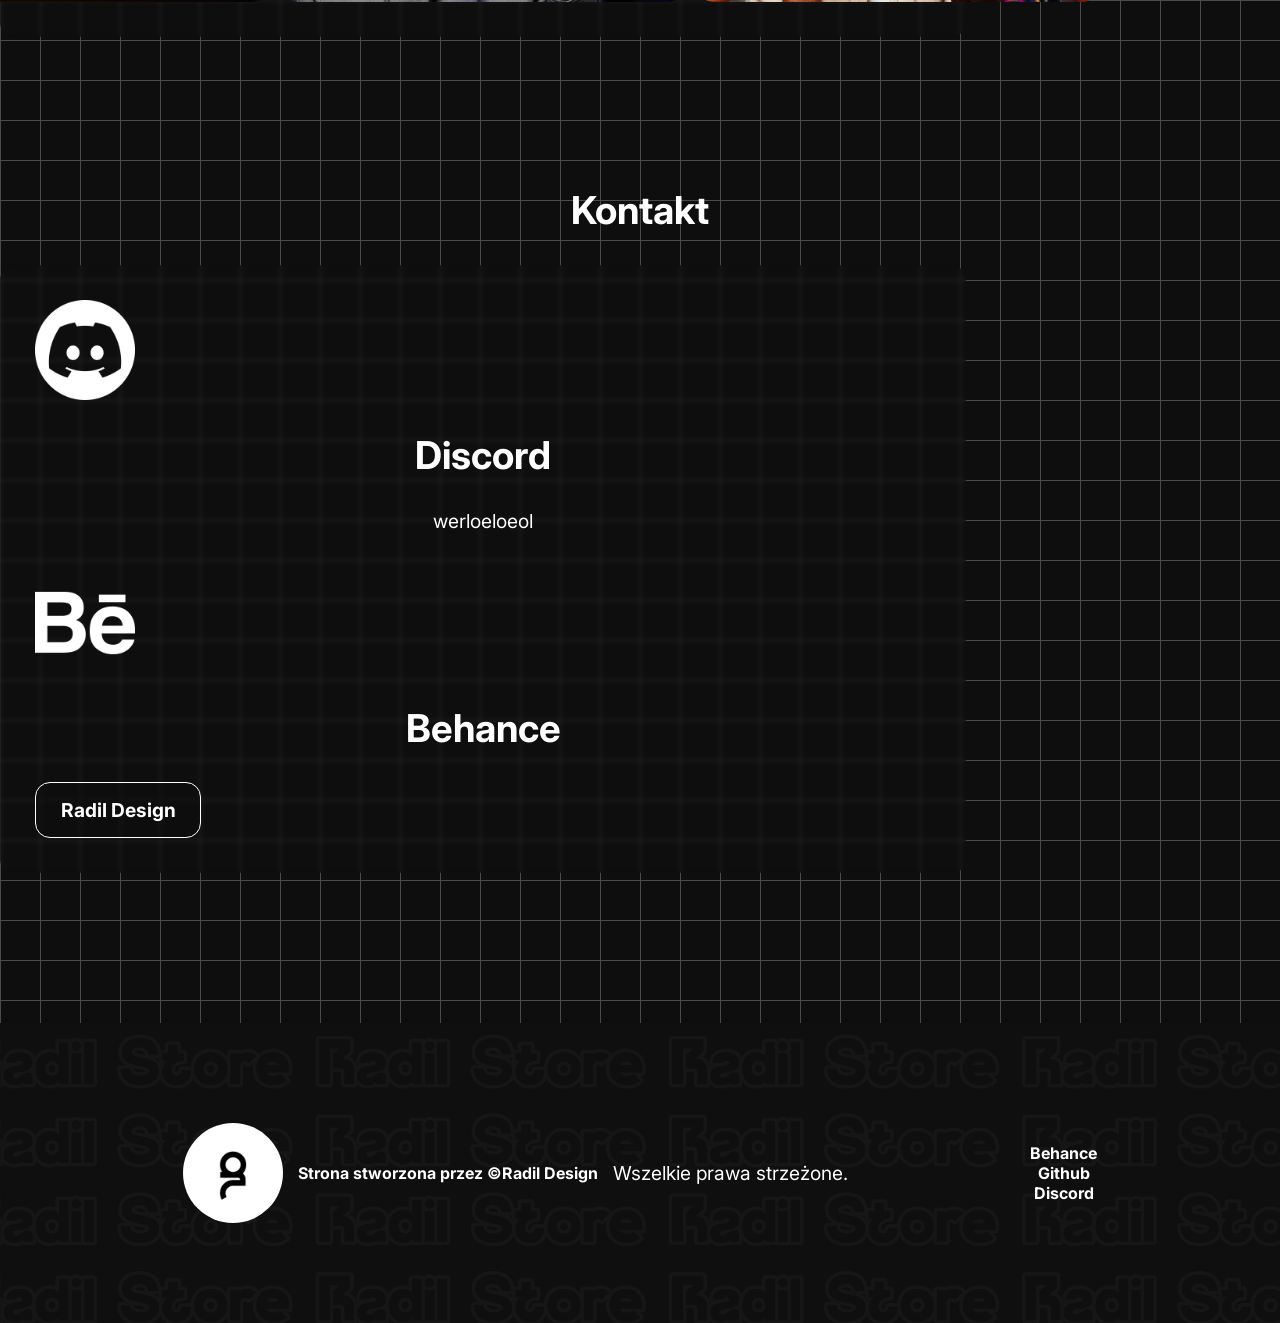
==== commit 47d579b8: "Add files via upload" ====
--- a/index.html
+++ b/index.html
@@ -31,6 +31,11 @@
             <a id="button"  href="#download">Pobierz</a>
             <a id="button"  href="#Portfolio">Portfolio</a>
             <a id="button"  href="#Kontakt">Kontakt</a>
+            <div class="polityka-praw">
+            <a id="button" target="_blank"  href="credits.html">Polityka Praw</a>
+            <img src="icons/arrow-up-right.png" class="arrow" alt="">
+
+            </div>
            
 
             </div>
@@ -48,9 +53,9 @@
     <section class="main">
         <div class="main-head">
             <header>
-                <img class="header-graphic" src="img/graphic-header.png" alt="">
+                <img class="header-graphic" src="img/cs2pack-img-thumbniail — kopia.png" alt="">
                 <div class="texts-header">
-                     <h1 class="header-h1">Zobacz zasoby do swoich grafik</h1>
+                     <h1 class="header-h1">CS2 PACK 2.0 Wkrótce!</h1>
                  
                  <div class="links-a">
                     <a class="alink" href="#download">Zobacz dostępne produkty.</a>
@@ -99,6 +104,33 @@
                      <a href="product_shop.html" class="button-download">Pobierz</a>
 
                 </div>
+                <div id="product-soon" class="product">
+                    <img class="product-image" src="img/cs2pack-img-thumbniail — kopia.png" alt="cs-2_pack_image_source">
+                    <h2>Counter strike 2 2.0</h2>
+                    <div class="icons">
+                        <div class="format">
+                            <img id="document" class="icon" src="icons/document.png" alt="document icon">
+                        <label for="document">N/A</label>
+                        </div>
+                        
+                        <div class="size">
+                            <img id="size" class="icon" src="icons/cloud-download-alt.png" alt="document icon">
+                        <label for="size">N/A</label>
+
+                        </div>
+                         <div class="size">
+                            <img id="size" class="icon" src="icons/usd-circle.png" alt="document icon">
+                        <label for="size">N/A</label>
+
+                        </div>
+                        
+                     </div>
+                     
+
+                    
+                     <a href="-" id="soon-download" class="button-download">Wkrótce!</a>
+
+                </div>
                 
             </div>
         </div>
--- a/style.css
+++ b/style.css
@@ -29,6 +29,13 @@
 }
 
 
+.arrow{
+
+    width: 15px;
+    filter: invert(1);
+}
+
+
 #button:active{
 
     font-weight: bold;
@@ -150,6 +157,11 @@
     
 }
 
+.products-list{
+
+    display: flex;
+    gap: 15px;
+}
 .products-main{
 
     display: flex;
@@ -162,6 +174,20 @@
     justify-self: center;
     
     
+}
+
+#product-soon{
+
+    background: linear-gradient(187deg,rgba(181, 44, 212, 1) 0%, rgba(0, 0, 0, 1) 100%);
+
+}
+
+
+#soon-download{
+
+    background-color: #a8a8a8;
+    box-shadow: none;
+    color: #4b4a4a;
 }
 
 .Portfolio-head{
@@ -460,7 +486,7 @@
    
     max-width: 400px;
     text-transform: uppercase;
-    text-align: right;
+    text-align: center;
 }
 
 
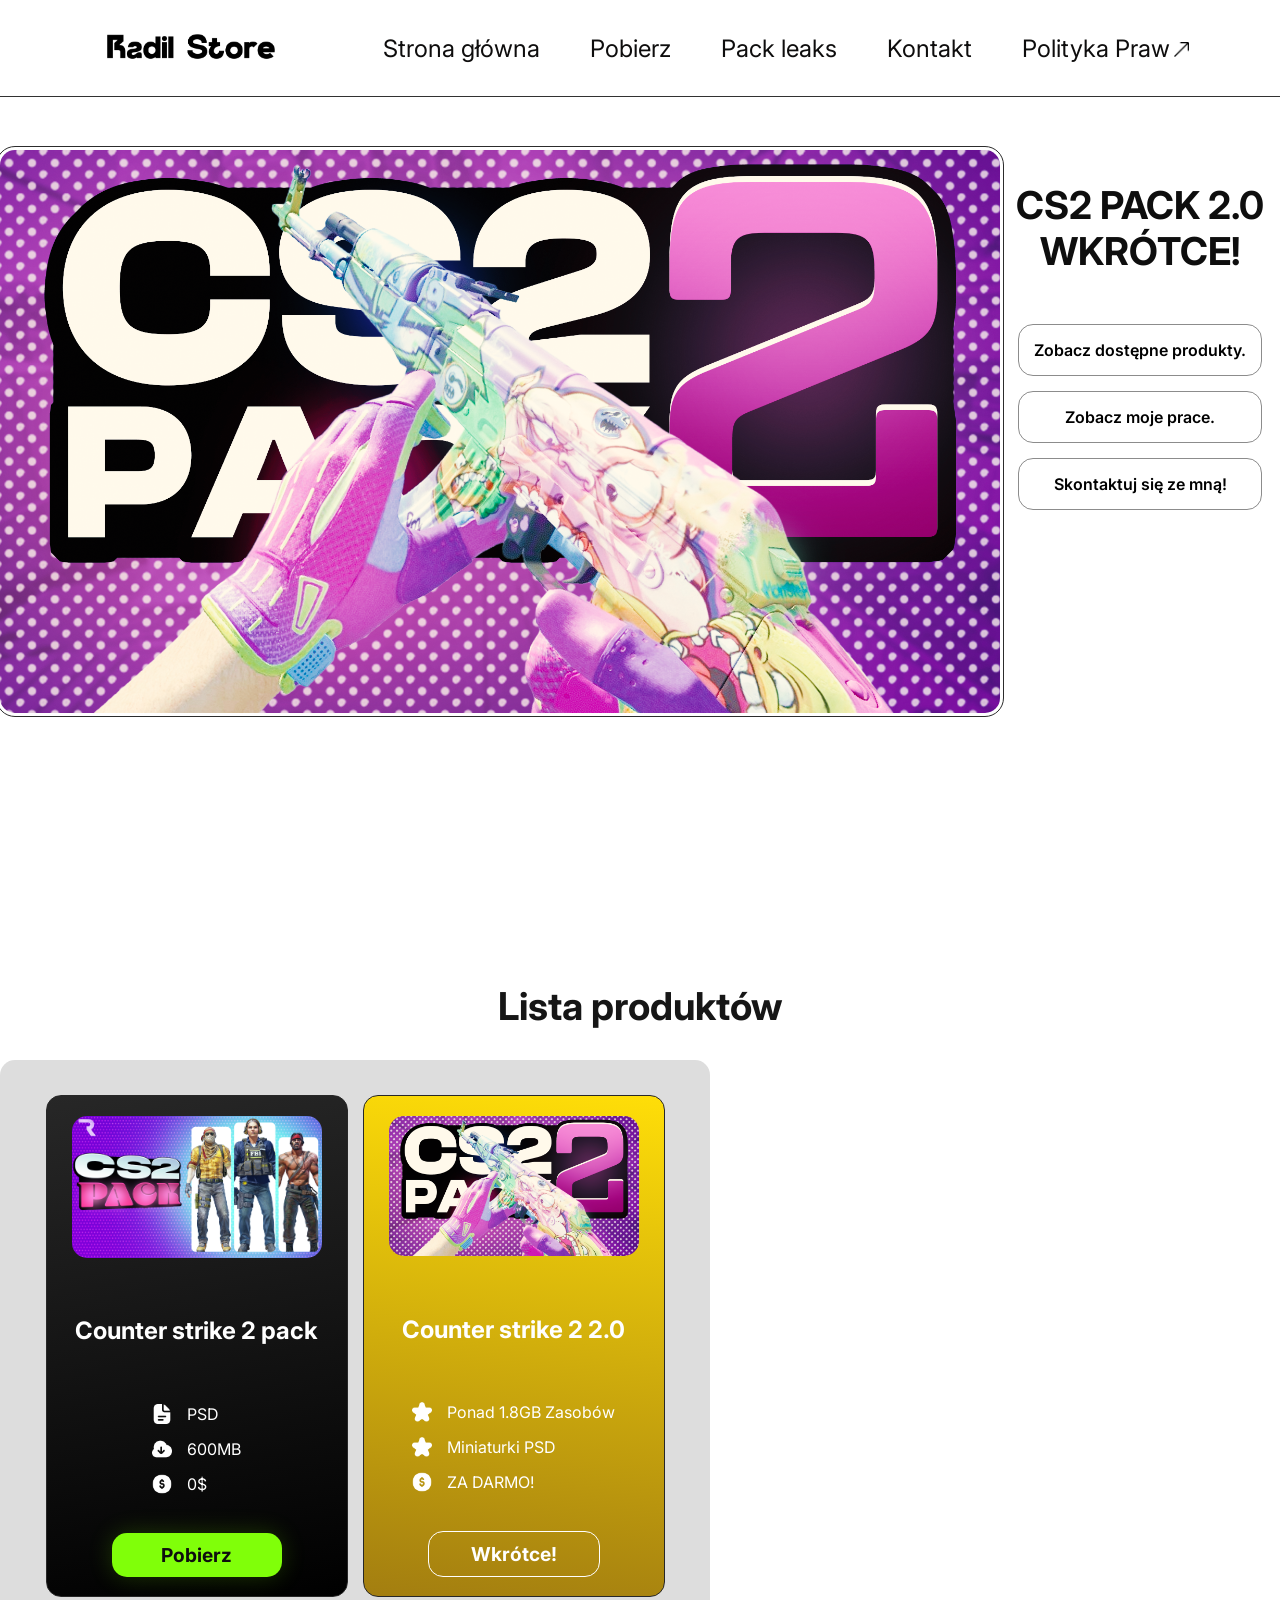
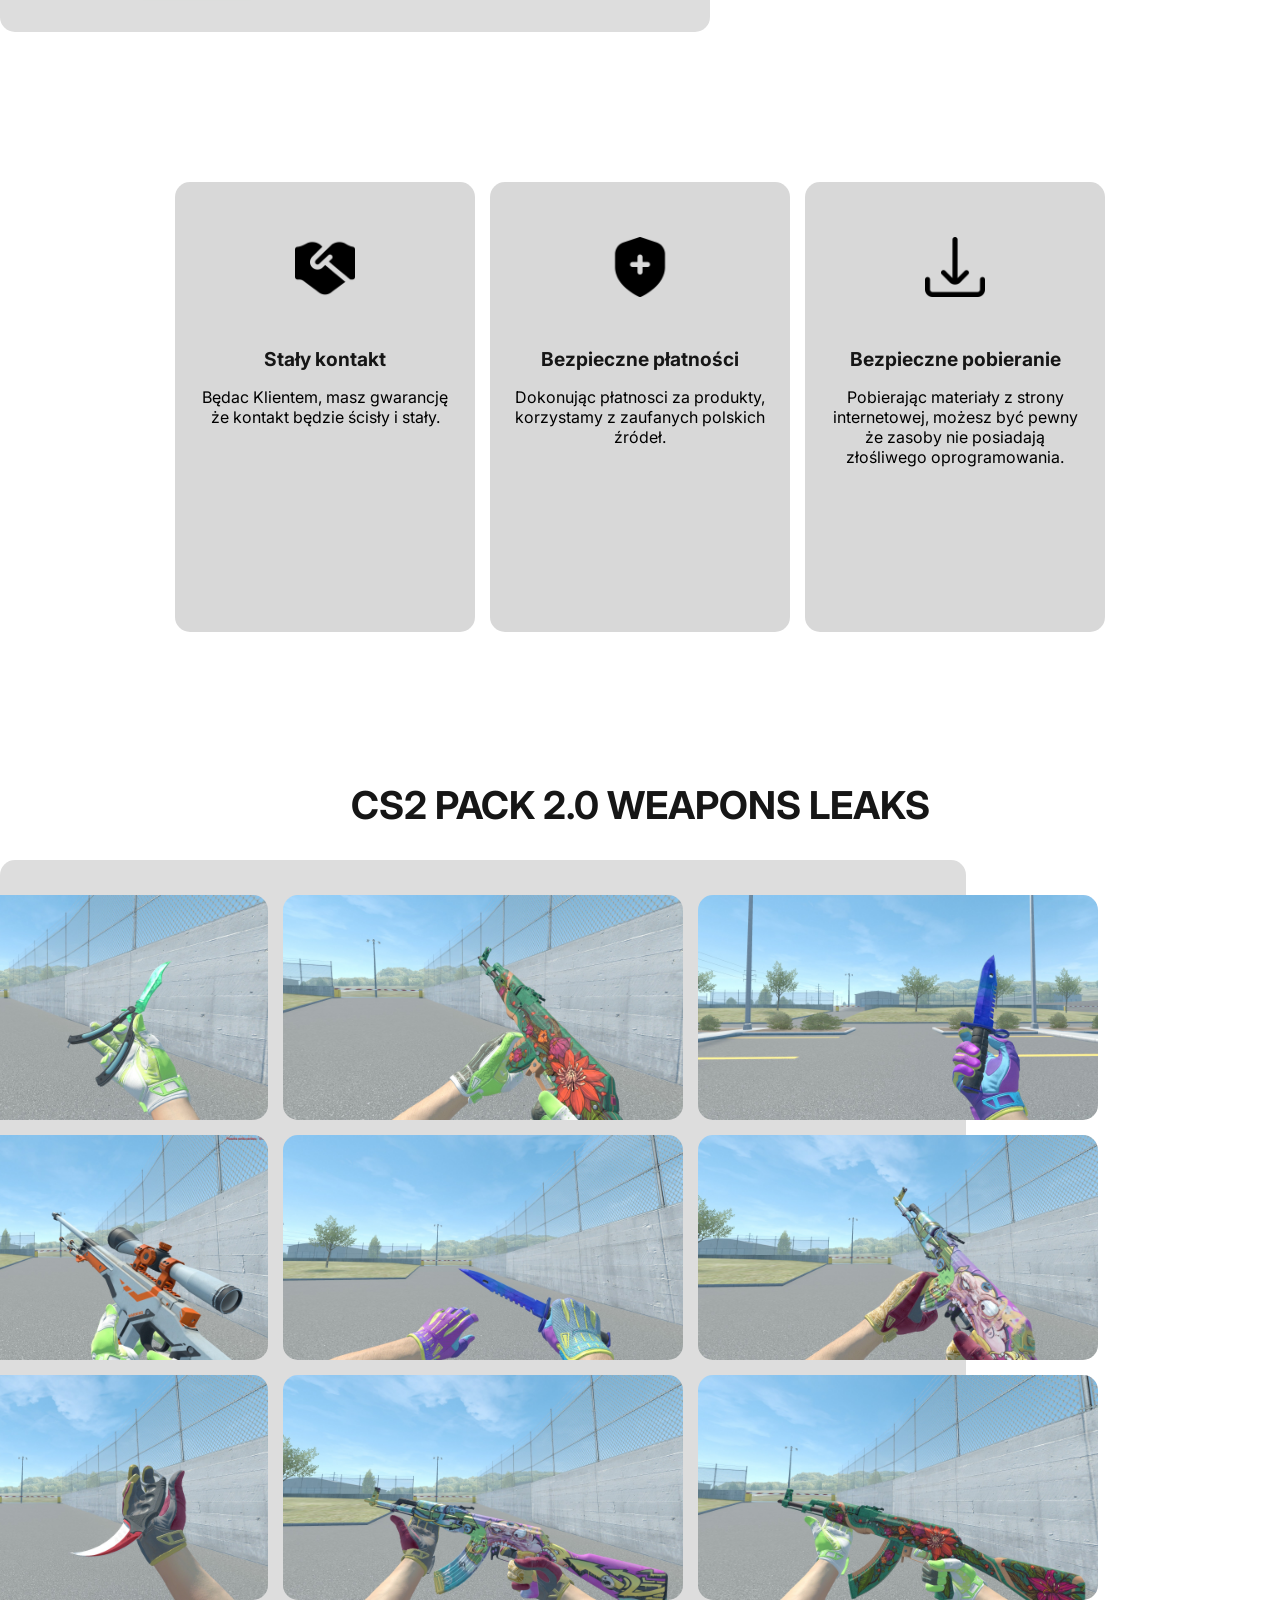
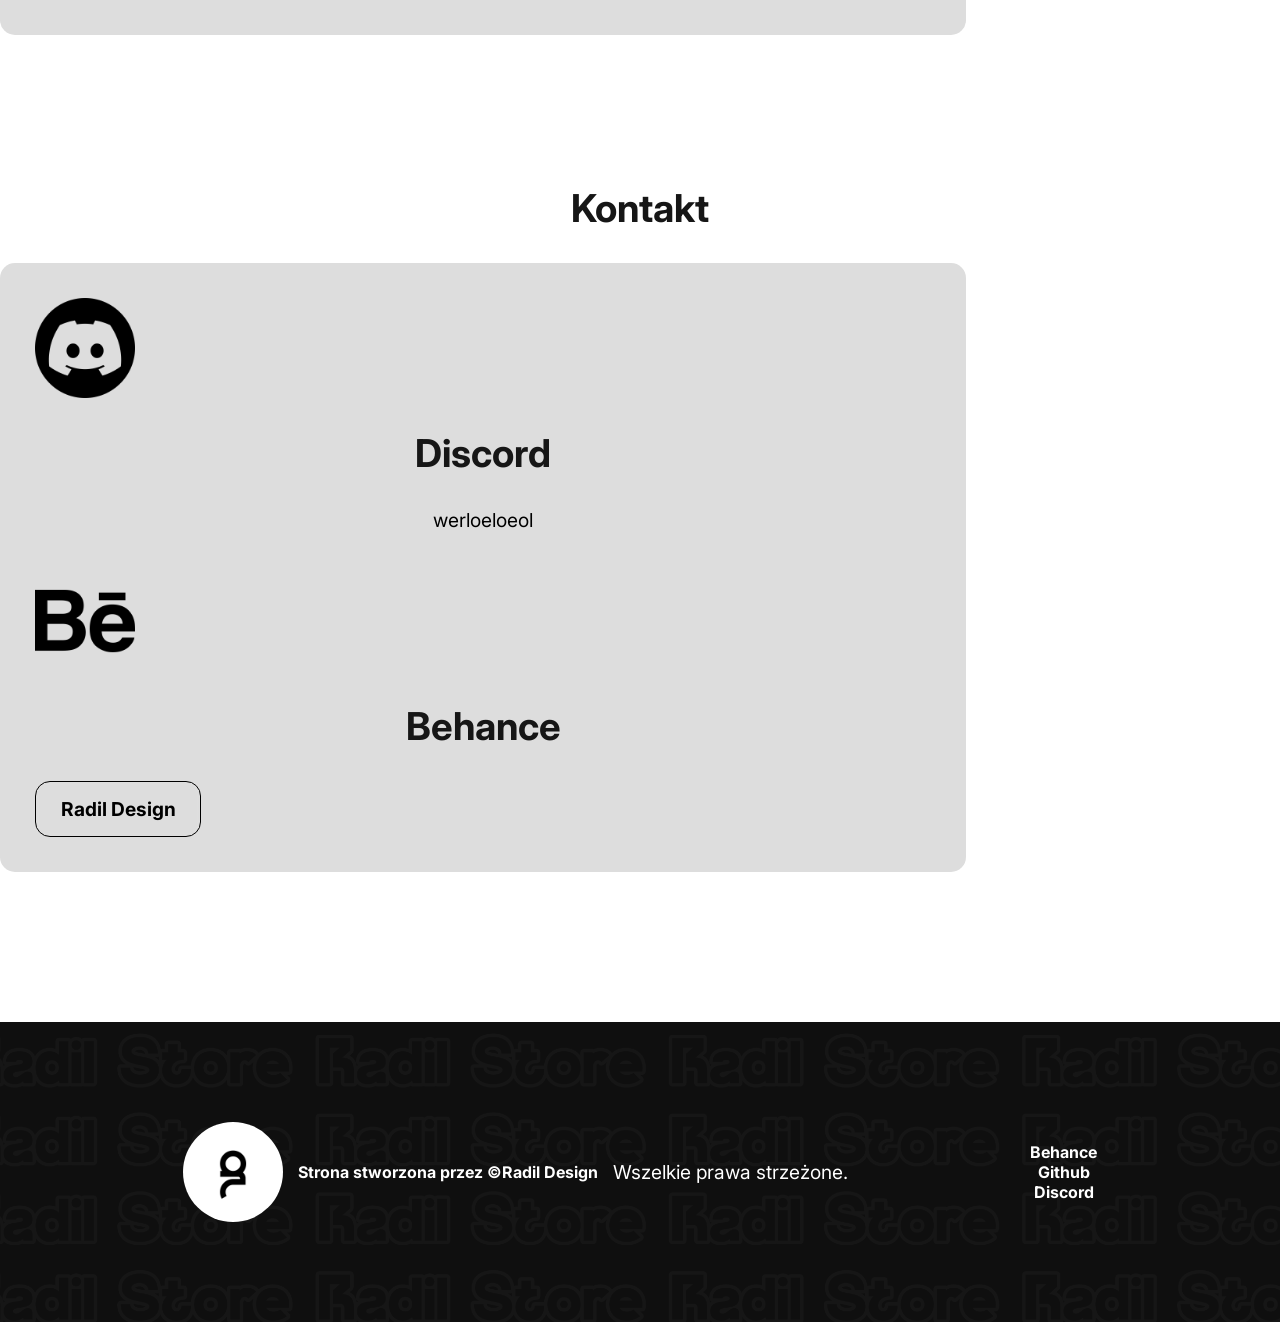
==== commit 0d0fe9df: "Add files via upload" ====
--- a/index.html
+++ b/index.html
@@ -29,7 +29,7 @@
             <div class="nav-a">
             <a id="button" href="#">Strona główna</a>
             <a id="button"  href="#download">Pobierz</a>
-            <a id="button"  href="#Portfolio">Portfolio</a>
+            <a id="button"  href="#Portfolio">Pack leaks</a>
             <a id="button"  href="#Kontakt">Kontakt</a>
             <div class="polityka-praw">
             <a id="button" target="_blank"  href="credits.html">Polityka Praw</a>
@@ -109,18 +109,18 @@
                     <h2>Counter strike 2 2.0</h2>
                     <div class="icons">
                         <div class="format">
-                            <img id="document" class="icon" src="icons/document.png" alt="document icon">
-                        <label for="document">N/A</label>
+                            <img id="document" class="icon" src="icons/star.png" alt="document icon">
+                        <label for="document">Ponad 1.8GB Zasobów</label>
                         </div>
                         
                         <div class="size">
-                            <img id="size" class="icon" src="icons/cloud-download-alt.png" alt="document icon">
-                        <label for="size">N/A</label>
+                            <img id="size" class="icon" src="icons/star.png" alt="document icon">
+                        <label for="size">Miniaturki PSD</label>
 
                         </div>
                          <div class="size">
                             <img id="size" class="icon" src="icons/usd-circle.png" alt="document icon">
-                        <label for="size">N/A</label>
+                        <label for="size">ZA DARMO!</label>
 
                         </div>
                         
@@ -187,19 +187,19 @@
 
 
     <section id="Portfolio" class="Portfolio">
-        <h1>Portfolio</h1>
+        <h1>CS2 PACK 2.0 WEAPONS LEAKS</h1>
 
 
         <div class="Portfolio-head">
-            <img id="Speedrun" class="porto-photo" src="img/1d665d229711541.686bbec5d3b8d.png" alt="">
-            <img class="porto-photo" src="img/28c679229711541.6869bcf6578ab.png" alt="">
-            <img class="porto-photo" src="img/3b0efb229711541.686af90c10dd4.png" alt="">
-            <img class="porto-photo" src="img/3d1b30231027717.688220aa97472.png" alt="">
-            <img class="porto-photo" src="img/460d56229711541.687eabdb841a4.png" alt="">
-            <img class="porto-photo" src="img/5de0b4229711541.688102d73324e.png" alt="">
-            <img class="porto-photo" src="img/7d88d5231027717.68836d7160683.png" alt="">
-            <img class="porto-photo" src="img/beda87231027717.68836d715ffcd.png" alt="">
-            <img class="porto-photo" src="img/bbc572231027717.68836d715f918.png" alt="">
+            <img id="Speedrun" class="porto-photo" src="img/CS2LEAKS (5).jpg" alt="">
+            <img class="porto-photo" src="img/CS2LEAKS (40).jpg" alt="">
+            <img class="porto-photo" src="img/CS2LEAKS (13).jpg" alt="">
+            <img class="porto-photo" src="img/CS2LEAKS (11).jpg" alt="">
+            <img class="porto-photo" src="img/CS2LEAKS (19).jpg" alt="">
+            <img class="porto-photo" src="img/CS2LEAKS (35).jpg" alt="">
+            <img class="porto-photo" src="img/CS2LEAKS (31).jpg" alt="">
+            <img class="porto-photo" src="img/CS2LEAKS (32).jpg" alt="">
+            <img class="porto-photo" src="img/CS2LEAKS (37).jpg" alt="">
            
 
 
@@ -218,7 +218,7 @@
         <div class="kontakt-head">
             <img id="contact-icon" src="icons/discord.png" alt="" class="discord-icon">
             <h1>Discord</h1>
-            <p>werloeloeol</p>
+            <p class="dcp">werloeloeol</p>
             <br>
             <img id="contact-icon" src="icons/behance.png" alt="" class="behance-icon">
             <h1>Behance</h1>
--- a/style.css
+++ b/style.css
@@ -16,15 +16,8 @@
     box-sizing: border-box;
     flex-wrap: wrap;
  
-    background:#0e0e0e;
-    background-image: 
-    linear-gradient(to right, #4b4a4a 1px,
-    transparent 1px),
-    linear-gradient(to bottom, #4b4b4b 1px,
-    transparent 1px);
-    background-size: 40px 40px;
-    
-     animation: gridMove 1s linear infinite;
+    background:#ffffff;
+  
    
 }
 
@@ -32,7 +25,7 @@
 .arrow{
 
     width: 15px;
-    filter: invert(1);
+    
 }
 
 
@@ -43,7 +36,7 @@
 
 nav{
 
-    background-color: rgba(12, 12, 12,0.5);
+    background-color: rgba(255, 255, 255, 0.5);
     border-bottom: 1px solid rgb(50,50,50);
     backdrop-filter: blur(3px);
     position: fixed;
@@ -55,7 +48,7 @@
 .store_logo{
 
     max-width: 200px;
-    filter: invert(1);
+    
 }
 
 
@@ -63,7 +56,7 @@
 #button{
 
    font-family: Inter;
-     color: rgb(214, 214, 214);
+     color: rgb(14, 13, 13);
     text-decoration: none;
     font-size: 1.5rem;
     transition: all 1s ease;
@@ -84,10 +77,10 @@
 
     text-decoration: none;
     background-color: none;
-    border: 1px solid rgba(255, 255, 255,0.5);
+    border: 1px solid rgba(27, 27, 27, 0.5);
     padding: 15px;
     border-radius: 15px;
-    color: rgb(255, 255, 255);
+    color: rgb(0, 0, 0);
     backdrop-filter: blur(2px);
   font-family: Inter;
     font-weight: 600;
@@ -153,7 +146,7 @@
     font-family: Inter;
     text-align: center;
     font-size: 2.4rem;
-    color: rgb(255, 255, 255);
+    color: rgb(22, 22, 22);
     
 }
 
@@ -166,7 +159,7 @@
 
     display: flex;
     justify-content: center;
-    background-color: rgba(14, 14, 14,0.5);
+    background-color: rgb(221, 221, 221);
     backdrop-filter: blur(2px);
     padding: 35px;
     width: 50%;
@@ -178,20 +171,22 @@
 
 #product-soon{
 
-    background: linear-gradient(187deg,rgba(181, 44, 212, 1) 0%, rgba(0, 0, 0, 1) 100%);
+   background: linear-gradient(187deg,rgba(255, 222, 8, 1) 0%, rgba(163, 126, 16, 1) 100%);
+
 
 }
 
 
 #soon-download{
 
-    background-color: #a8a8a8;
+    background: none;
+    border: 1px solid white;
     box-shadow: none;
-    color: #4b4a4a;
+    color: #ffffff;
 }
 
 .Portfolio-head{
-     background-color: rgba(14, 14, 14,0.5);
+     background-color: rgb(221, 221, 221);
      backdrop-filter: blur(2px);
      border-radius: 15px;
      padding: 35px;
@@ -203,7 +198,7 @@
 .kontakt-head{
 
     
-     background-color: rgba(14, 14, 14,0.5);
+     background-color: rgb(221, 221, 221);
      backdrop-filter: blur(2px);
      border-radius: 15px;
      padding: 35px;
@@ -219,16 +214,19 @@
      font-size: 1.2rem;
 }
 
+.dcp{
+    color: black;
+}
 .behance{
 
     justify-self: center;
     text-align: center;
     display: grid;
-    color: white;
+    color: rgb(0, 0, 0);
     font-family: Inter;
     text-decoration: none;
     background-color: none;
-    border: 1px solid white;
+    border: 1px solid rgb(0, 0, 0);
     padding: 15px;
     width: 15%;
     border-radius: 15px;
@@ -482,7 +480,7 @@
 
 .header-h1{
 
-    color: rgb(255, 255, 255);
+    color: rgb(14, 14, 14);
    
     max-width: 400px;
     text-transform: uppercase;
@@ -558,7 +556,7 @@
     display: block;
     justify-content: space-around;
     text-align: center;
-   background-color: rgba(14, 14, 14,0.5);
+    background-color: rgba(177, 177, 177, 0.5);
     height: 400px;
     padding: 25px;
     border-radius: 15px;
@@ -569,8 +567,10 @@
 
 .about-window:hover{
     
-    background-color: rgba(114, 114, 114, 0.5);
+    background-color: rgb(227, 210, 255);
     transition: 0.3s ease;
+   
+   
 }
 
 
@@ -586,7 +586,7 @@
 }
 
 .dsp-window{
-
+    color: black;
     font-size: 1rem;
     max-width: 250px;
 }
@@ -597,7 +597,7 @@
     
     padding: 30px;
     border-radius: 15px;
-    filter: invert(1);
+    
 
 }
 
@@ -606,7 +606,7 @@
     width: 100px;
     justify-self: center;
     display: block;
-    filter: invert(1);
+   
 }
 
 
@@ -623,6 +623,7 @@
 
 .credits-footer{
     font-size: 1rem;
+    color: white;
    
     
 }
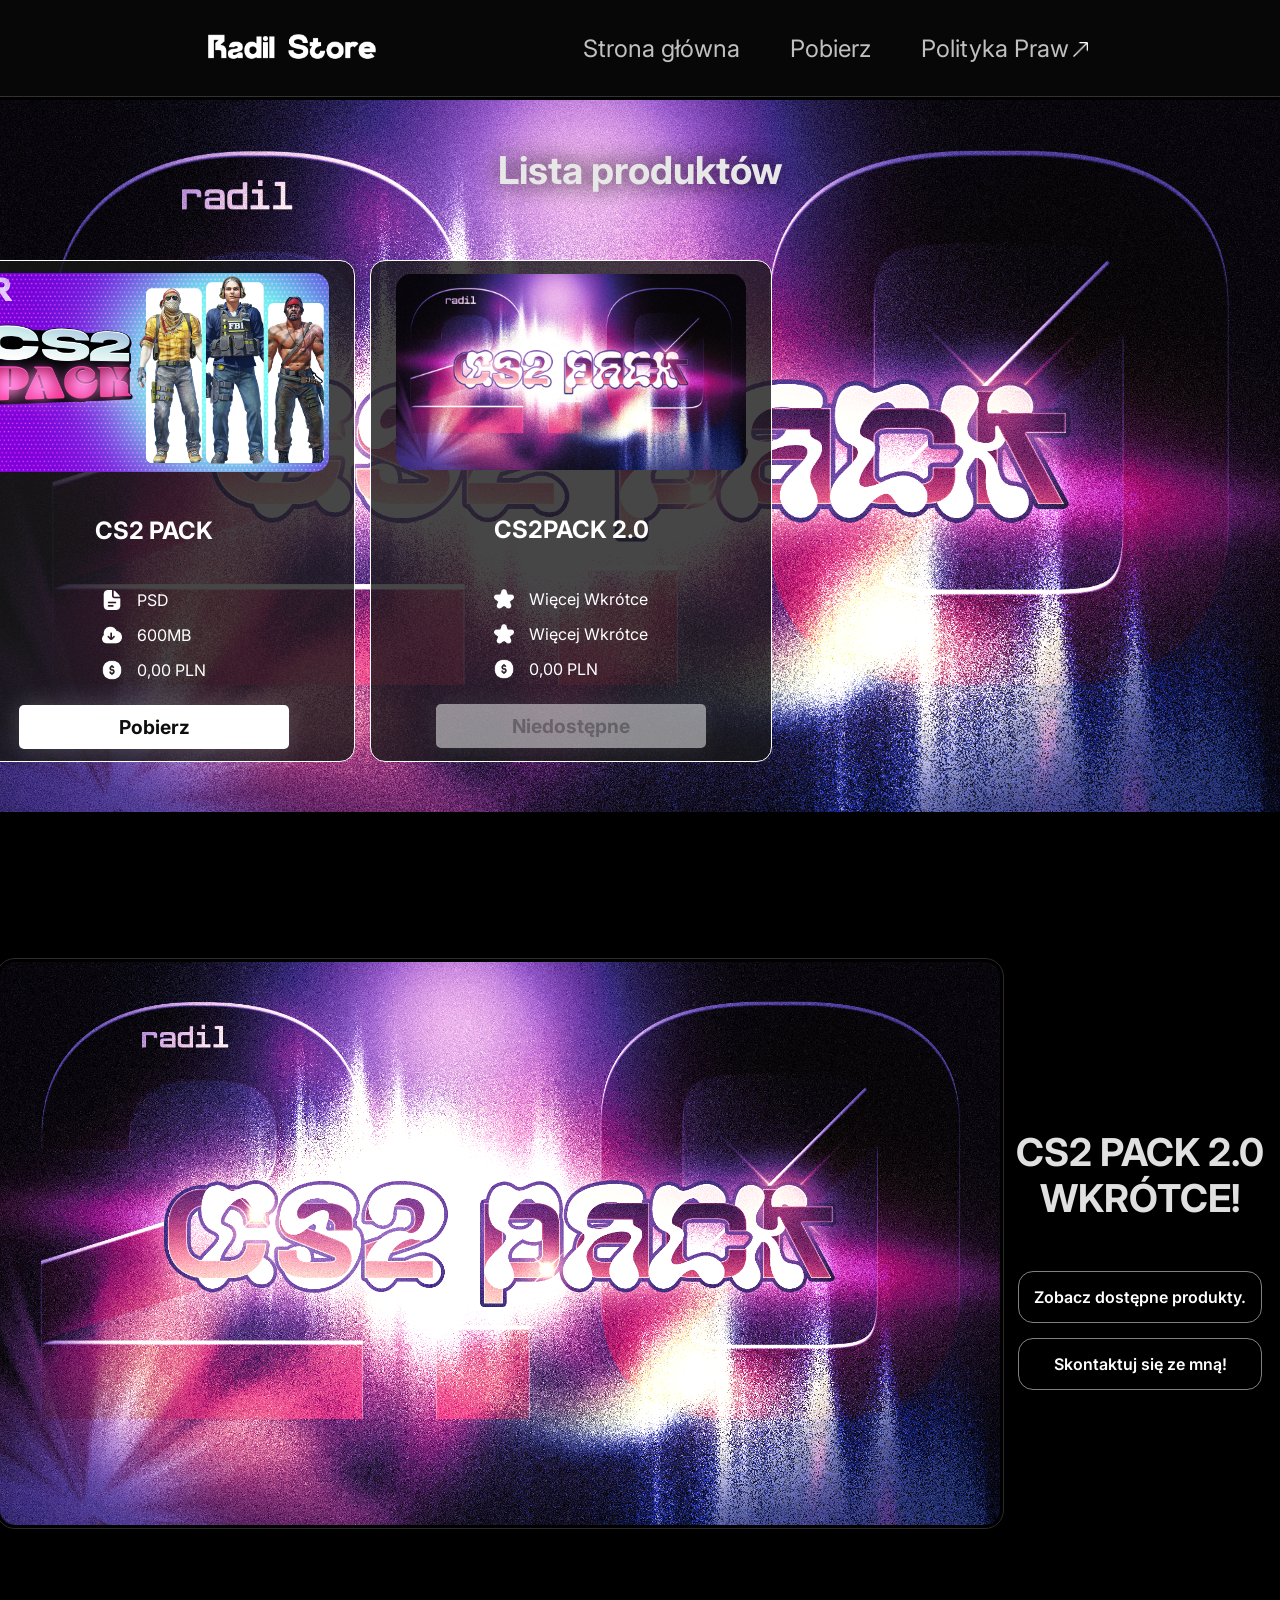
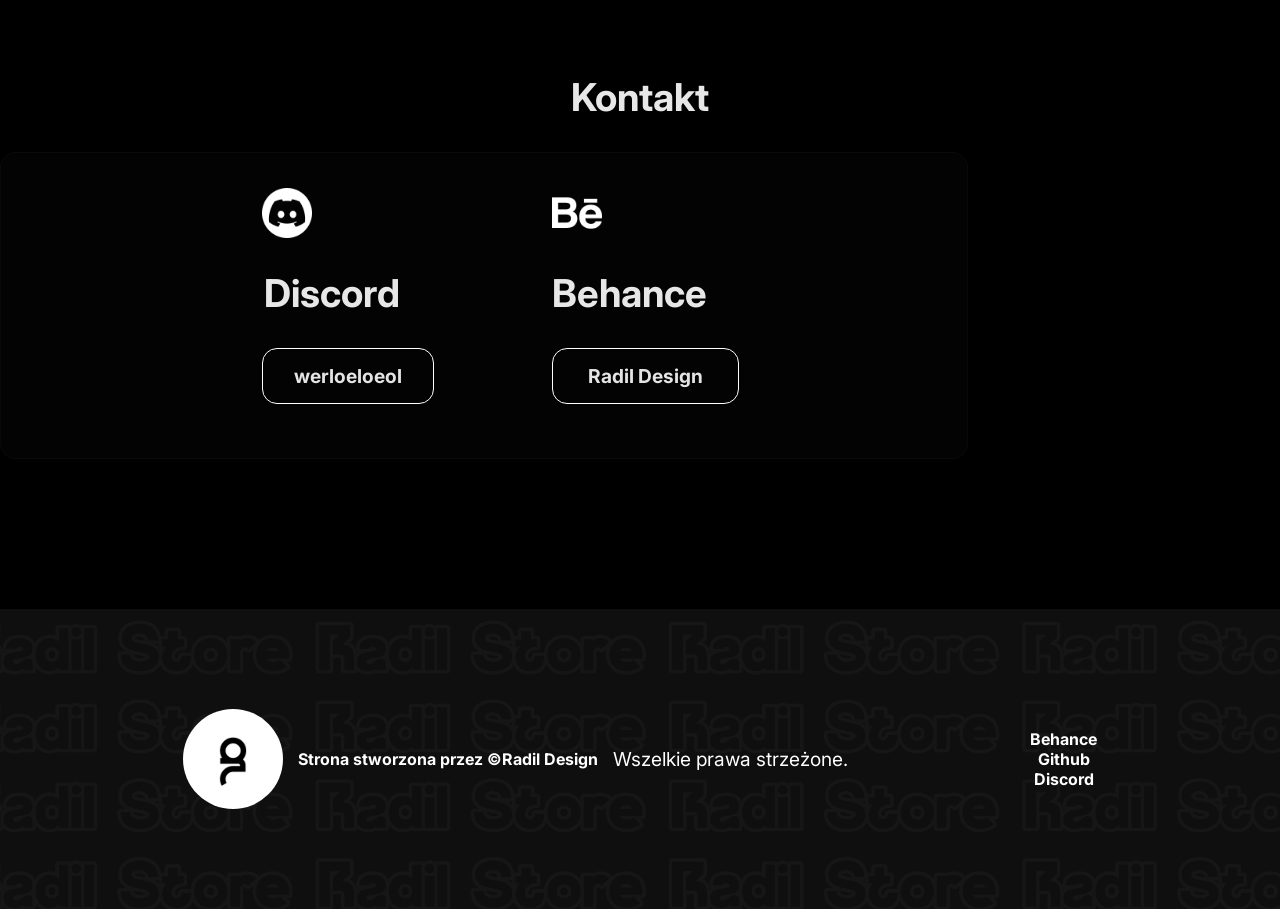
==== commit dcf9a08e: "Add files via upload" ====
--- a/index.html
+++ b/index.html
@@ -7,6 +7,7 @@
     <link rel="stylesheet" href="style.css">
     <script src="download.js"></script>
       <link rel="icon" type="image/x-icon" href="img/Radil_Logo.png">
+      <script src="cover.js"></script>
 
 
 </head>
@@ -29,8 +30,8 @@
             <div class="nav-a">
             <a id="button" href="#">Strona główna</a>
             <a id="button"  href="#download">Pobierz</a>
-            <a id="button"  href="#Portfolio">Pack leaks</a>
-            <a id="button"  href="#Kontakt">Kontakt</a>
+            
+          
             <div class="polityka-praw">
             <a id="button" target="_blank"  href="credits.html">Polityka Praw</a>
             <img src="icons/arrow-up-right.png" class="arrow" alt="">
@@ -50,16 +51,82 @@
 
 
 
-    <section class="main">
+ 
+    <section id="download">
+        <h1 class="h1-download">Lista produktów</h1>
+        <div class="products-main">
+            <div class="products-list">
+                <div class="product">
+                    <img class="product-image" src="img/smallcs2pack.png" alt="cs-2_pack_image_source">
+                    <h2>CS2 PACK</h2>
+                    <div class="icons">
+                        <div class="format">
+                            <img id="document" class="icon" src="icons/document.png" alt="document icon">
+                        <label for="document">PSD</label>
+                        </div>
+                        
+                        <div class="size">
+                            <img id="size" class="icon" src="icons/cloud-download-alt.png" alt="document icon">
+                        <label for="size">600MB</label>
+
+                        </div>
+                         <div class="size">
+                            <img id="size" class="icon" src="icons/usd-circle.png" alt="document icon">
+                        <label for="size">0,00 PLN</label>
+
+                        </div>
+                        
+                     </div>
+                     
+
+                    
+                     <a href="product_shop.html" class="button-download">Pobierz</a>
+
+                </div>
+                <div  class="product">
+                    <img class="product-image" src="img/CS2PACKTHUBN — kopia.png" alt="cs-2_pack_image_source">
+                    <h2>CS2PACK  2.0</h2>
+                    <div class="icons">
+                        <div class="format">
+                            <img id="document" class="icon" src="icons/star.png" alt="document icon">
+                        <label for="document">Więcej Wkrótce</label>
+                        </div>
+                        
+                        <div class="size">
+                            <img id="size" class="icon" src="icons/star.png" alt="document icon">
+                        <label for="size">Więcej Wkrótce</label>
+
+                        </div>
+                         <div class="size">
+                            <img id="size" class="icon" src="icons/usd-circle.png" alt="document icon">
+                        <label for="size">0,00 PLN</label>
+                        
+
+                        </div>
+                        
+                        
+                     </div>
+                      <a href="#" id="non-able" class="button-download">Niedostępne</a>
+                     
+
+                    
+
+                </div>
+                
+            </div>
+        </div>
+    </section>
+
+
+       <section class="main">
         <div class="main-head">
             <header>
-                <img class="header-graphic" src="img/cs2pack-img-thumbniail — kopia.png" alt="">
+                <img class="header-graphic" src="img/CS2PACKTHUBN — kopia.png" alt="">
                 <div class="texts-header">
                      <h1 class="header-h1">CS2 PACK 2.0 Wkrótce!</h1>
                  
                  <div class="links-a">
                     <a class="alink" href="#download">Zobacz dostępne produkty.</a>
-                 <a class="alink" href="#Portfolio">Zobacz moje prace.</a>
                  <a class="alink" href="#Kontakt">Skontaktuj się ze mną!</a>
                  </div>
                  
@@ -73,141 +140,19 @@
             </header>
         </div>
     </section>
-    <section id="download">
-        <h1>Lista produktów</h1>
-        <div class="products-main">
-            <div class="products-list">
-                <div class="product">
-                    <img class="product-image" src="img/smallcs2pack.png" alt="cs-2_pack_image_source">
-                    <h2>Counter strike 2 pack</h2>
-                    <div class="icons">
-                        <div class="format">
-                            <img id="document" class="icon" src="icons/document.png" alt="document icon">
-                        <label for="document">PSD</label>
-                        </div>
-                        
-                        <div class="size">
-                            <img id="size" class="icon" src="icons/cloud-download-alt.png" alt="document icon">
-                        <label for="size">600MB</label>
-
-                        </div>
-                         <div class="size">
-                            <img id="size" class="icon" src="icons/usd-circle.png" alt="document icon">
-                        <label for="size">0$</label>
-
-                        </div>
-                        
-                     </div>
-                     
-
-                    
-                     <a href="product_shop.html" class="button-download">Pobierz</a>
-
-                </div>
-                <div id="product-soon" class="product">
-                    <img class="product-image" src="img/cs2pack-img-thumbniail — kopia.png" alt="cs-2_pack_image_source">
-                    <h2>Counter strike 2 2.0</h2>
-                    <div class="icons">
-                        <div class="format">
-                            <img id="document" class="icon" src="icons/star.png" alt="document icon">
-                        <label for="document">Ponad 1.8GB Zasobów</label>
-                        </div>
-                        
-                        <div class="size">
-                            <img id="size" class="icon" src="icons/star.png" alt="document icon">
-                        <label for="size">Miniaturki PSD</label>
-
-                        </div>
-                         <div class="size">
-                            <img id="size" class="icon" src="icons/usd-circle.png" alt="document icon">
-                        <label for="size">ZA DARMO!</label>
-
-                        </div>
-                        
-                     </div>
-                     
-
-                    
-                     <a href="-" id="soon-download" class="button-download">Wkrótce!</a>
-
-                </div>
-                
-            </div>
-        </div>
-    </section>
-
-
-    <section class="about">
-        <div class="about-head">
-            <div class="about-window">
-                <img class="icon-about" src="icons/handshake.png" alt="">
-                <h1 class="text-window">Stały kontakt</h1>
-                <p class="dsp-window">Będac Klientem, masz gwarancję że kontakt będzie ścisły i stały.</p>
-            </div>
-            <div class="about-window">
-                <img class="icon-about" src="icons/shield-plus.png" alt="">
-                <h1 class="text-window">Bezpieczne płatności</h1>
-                <p class="dsp-window">Dokonując płatnosci za produkty, korzystamy z zaufanych polskich źródeł.</p>
-            </div>
-            <div class="about-window">
-                <img class="icon-about" src="icons/download.png" alt="">
-                <h1 class="text-window">Bezpieczne pobieranie</h1>
-                <p class="dsp-window">Pobierając materiały z strony internetowej, możesz być pewny że zasoby nie posiadają złośliwego oprogramowania.</p>
-            </div>
-        </div>
-        </div>
-    </section>
-
-
-    
-
-
-
-    <section id="Pop-up-warning">
-        <div class="pop-up-background">
-             <div id="pop-up-window">
-            <h3>Zanim zaczniesz pobierać!</h3>
-            <img src="img/smallcs2pack.png" class="product-image" alt="">
-            <h5>Cs2 Gfx pack FREE</h5>
-            <button onclick="closewindow()" id="closewindow">X</button>
-            <div class="faq">
-                 <div id="pop-up-q" class="winrar">
-                <label  for="winrar">Upewnij się ze posiadasz Winrar'a.</label>
-            </div>
-            <div id="pop-up-q" class="photopea">
-                <label  for="photopea">Nie posiadasz Adobe? Zobacz Photopea.</label>
-            </div>
-            </div>
-           <a class="download-packgfx" target="_blank"  href="https://mega.nz/file/bZdyUJDT#jceB-xJhOLoKW79N-dbMl_FRZ8ANdFhHz9rk9853Bxs">Pobierz</a>
-        </div>
-        </div>
-       
-    </section>
-
-
-
-    <section id="Portfolio" class="Portfolio">
-        <h1>CS2 PACK 2.0 WEAPONS LEAKS</h1>
-
-
-        <div class="Portfolio-head">
-            <img id="Speedrun" class="porto-photo" src="img/CS2LEAKS (5).jpg" alt="">
-            <img class="porto-photo" src="img/CS2LEAKS (40).jpg" alt="">
-            <img class="porto-photo" src="img/CS2LEAKS (13).jpg" alt="">
-            <img class="porto-photo" src="img/CS2LEAKS (11).jpg" alt="">
-            <img class="porto-photo" src="img/CS2LEAKS (19).jpg" alt="">
-            <img class="porto-photo" src="img/CS2LEAKS (35).jpg" alt="">
-            <img class="porto-photo" src="img/CS2LEAKS (31).jpg" alt="">
-            <img class="porto-photo" src="img/CS2LEAKS (32).jpg" alt="">
-            <img class="porto-photo" src="img/CS2LEAKS (37).jpg" alt="">
-           
-
-
-            
-
-        </div>
-
-    </section>
+
+
+
+
+    
+
+
+
+
+
+
+
+
 
 
     <section id="Kontakt" class="kontakt">
@@ -216,13 +161,21 @@
         <h1>Kontakt</h1>
 
         <div class="kontakt-head">
-            <img id="contact-icon" src="icons/discord.png" alt="" class="discord-icon">
+            <div class="kontakt-main">
+                  <div class="discord">
+                 <img id="contact-icon" src="icons/discord.png" alt="" class="discord-icon">
             <h1>Discord</h1>
             <p class="dcp">werloeloeol</p>
-            <br>
-            <img id="contact-icon" src="icons/behance.png" alt="" class="behance-icon">
+            </div>
+           
+            <div class="behance-box">
+                 <img id="contact-icon" src="icons/behance.png" alt="" class="behance-icon">
             <h1>Behance</h1>
             <a href="https://www.behance.net/Fexedesign" target="_blank" class="behance">Radil Design</a>
+            </div>
+            </div>
+          
+            
         </div>
 
     </section>
--- a/style.css
+++ b/style.css
@@ -16,15 +16,30 @@
     box-sizing: border-box;
     flex-wrap: wrap;
  
-    background:#ffffff;
+    background:#000000;
   
    
 }
 
 
+.polityka-praw:hover{
+
+    transform: translateY(-5px);
+
+    transition: 0.3s;
+}
+
+
+.polityka-praw{
+
+    transition: all 1s ease;
+}
+
+
 .arrow{
 
     width: 15px;
+    filter: invert(1);
     
 }
 
@@ -36,7 +51,7 @@
 
 nav{
 
-    background-color: rgba(255, 255, 255, 0.5);
+    background-color: rgba(14, 14, 14, 0.5);
     border-bottom: 1px solid rgb(50,50,50);
     backdrop-filter: blur(3px);
     position: fixed;
@@ -48,6 +63,7 @@
 .store_logo{
 
     max-width: 200px;
+    filter: invert(1);
     
 }
 
@@ -56,7 +72,7 @@
 #button{
 
    font-family: Inter;
-     color: rgb(14, 13, 13);
+     color: rgb(192, 192, 192);
     text-decoration: none;
     font-size: 1.5rem;
     transition: all 1s ease;
@@ -77,14 +93,14 @@
 
     text-decoration: none;
     background-color: none;
-    border: 1px solid rgba(27, 27, 27, 0.5);
+    border: 1px solid rgba(255, 255, 255, 0.5);
     padding: 15px;
     border-radius: 15px;
-    color: rgb(0, 0, 0);
+    color: rgb(255, 255, 255);
     backdrop-filter: blur(2px);
   font-family: Inter;
     font-weight: 600;
-    transition: all 1s ease;
+    transition: all 0.3s ease;
 }
 
 .alink:hover{
@@ -126,7 +142,7 @@
 }
 .product-image{
 
-    width: 300px;
+    width: 400px;
 }
 
 li{
@@ -146,8 +162,14 @@
     font-family: Inter;
     text-align: center;
     font-size: 2.4rem;
-    color: rgb(22, 22, 22);
-    
+    color: rgb(231, 231, 231);
+   
+    
+}
+
+.h1-download{
+    
+    text-shadow: 0px 0px 25px black;
 }
 
 .products-list{
@@ -159,8 +181,8 @@
 
     display: flex;
     justify-content: center;
-    background-color: rgb(221, 221, 221);
-    backdrop-filter: blur(2px);
+    
+   
     padding: 35px;
     width: 50%;
     border-radius: 15px;
@@ -198,7 +220,8 @@
 .kontakt-head{
 
     
-     background-color: rgb(221, 221, 221);
+     background-color: rgb(3, 3, 3);
+     border: 1px solid rgb(10,10,10);
      backdrop-filter: blur(2px);
      border-radius: 15px;
      padding: 35px;
@@ -206,7 +229,17 @@
      justify-content: center;
      justify-self: center;
      margin-bottom: 150px;
-
+     
+
+
+}
+
+.kontakt-main{
+
+    display: flex;
+    justify-content: center;
+    gap: 150px;
+    width: 100%;
 }
 
 
@@ -215,20 +248,21 @@
 }
 
 .dcp{
-    color: black;
-}
-.behance{
+    color: rgb(236, 236, 236);
+}
+.behance,.dcp{
 
     justify-self: center;
     text-align: center;
     display: grid;
-    color: rgb(0, 0, 0);
+    color: rgb(228, 228, 228);
+    border: 1px solid white;
     font-family: Inter;
     text-decoration: none;
     background-color: none;
-    border: 1px solid rgb(0, 0, 0);
+   
     padding: 15px;
-    width: 15%;
+    width: 100%;
     border-radius: 15px;
     font-size: 1.2rem;
     transition: all 0.3s ease;
@@ -245,7 +279,14 @@
 #download{
 
      scroll-behavior: smooth;
-     margin-top: 270px;
+     margin-top:100px;
+     background-image: url("img/CS2PACKTHUBN\ —\ kopia.png");
+     background-size: cover;
+     background-repeat: no-repeat;
+     background-attachment: fixed;
+     padding: 15px;
+     
+
      
 }
 
@@ -253,16 +294,20 @@
     display: grid;
     justify-content: center;
     align-items: center;
-    background: linear-gradient(170deg,rgb(39, 39, 39) 0%, rgb(0, 0, 0) 100%);    height: 500px;
-    border-radius: 15px;
-    width: 300px;
-    text-align: center;
-    color: white;
-    border: 1px solid rgb(39, 39, 39);
+    background: rgba(24, 24, 24, 0.8);
+    backdrop-filter: blur(35px);
+    border: 1px solid white;
+    border-radius: 15px;
+    width: 400px;
+    height: 500px;
+    text-align: center;
+    color: rgb(255, 255, 255);
+    
+   
 }
 
 .product-image{
-    width: 250px;
+    width: 350px;
     justify-self: center;
     border-radius: 15px;
 }
@@ -280,6 +325,7 @@
     align-items: center;
     justify-content: center;
     gap: 15px;
+    
    
 }
 
@@ -304,18 +350,28 @@
 
     width: 20px;
     filter: invert(1);
+   
+}
+
+#non-able{
+
+    transition: none;
+    transform: none;
+    opacity: 0.5;
+    color: #a8a8a8;
+    cursor:default;
 }
 
 .button-download{
 
-    width: 150px;
-    background-color: rgb(128, 255, 9);
-    box-shadow: 0px 0px 25px rgba(128, 255, 9,0.2);
+    width: 250px;
+    background-color: rgb(255, 255, 255);
+    box-shadow: 0px 0px 25px rgba(255, 255, 255, 0.2);
     justify-self: center;
     font-weight: bold;
     font-size: 1.2rem;
     padding: 10px;
-    border-radius: 15px;
+    border-radius: 5px;
     text-decoration: none;
     color: rgb(14, 14, 14);
     font-family: Inter;
@@ -473,6 +529,7 @@
 
     display: flex;
     justify-content: center;
+    align-items: center;
     
 
    
@@ -480,18 +537,22 @@
 
 .header-h1{
 
-    color: rgb(14, 14, 14);
-   
+    color: rgb(224, 224, 224);
+    
     max-width: 400px;
     text-transform: uppercase;
     text-align: center;
 }
 
 
+
+
+
 .main-head{
 
     display: flex;
     justify-content: center;
+    
     
 
    
@@ -603,10 +664,10 @@
 
 
 #contact-icon{
-    width: 100px;
+    width: 50px;
     justify-self: center;
     display: block;
-   
+    filter: invert(1);
 }
 
 
@@ -669,3 +730,61 @@
     border-radius: 1000px;
 }
 
+
+html {
+    scroll-behavior: smooth;
+}
+
+
+.animate {
+    opacity: 0;
+    transform: translateY(40px);
+    transition:
+        opacity 0.8s ease,
+        transform 0.8s ease;
+    will-change: opacity, transform;
+}
+
+
+.animate.show {
+    opacity: 1;
+    transform: translateY(0);
+}
+
+
+.product {
+    transition:
+        transform 0.35s ease;
+        
+}
+
+.product:hover {
+    transform: translateY(-8px);
+    box-shadow: 0 10px 30px rgba(0,0,0,0.15);
+}
+
+
+img {
+    transition: transform 0.4s ease;
+}
+
+img:hover {
+    transform: scale(1.03);
+}
+
+
+.button-download,
+.alink,
+.sc-a,
+#button {
+    transition:
+        all 0.3s ease;
+}
+
+.button-download:hover,
+.alink:hover,
+.sc-a:hover,
+#button:hover {
+    transform: translateY(-2px);
+    opacity: 0.85;
+}
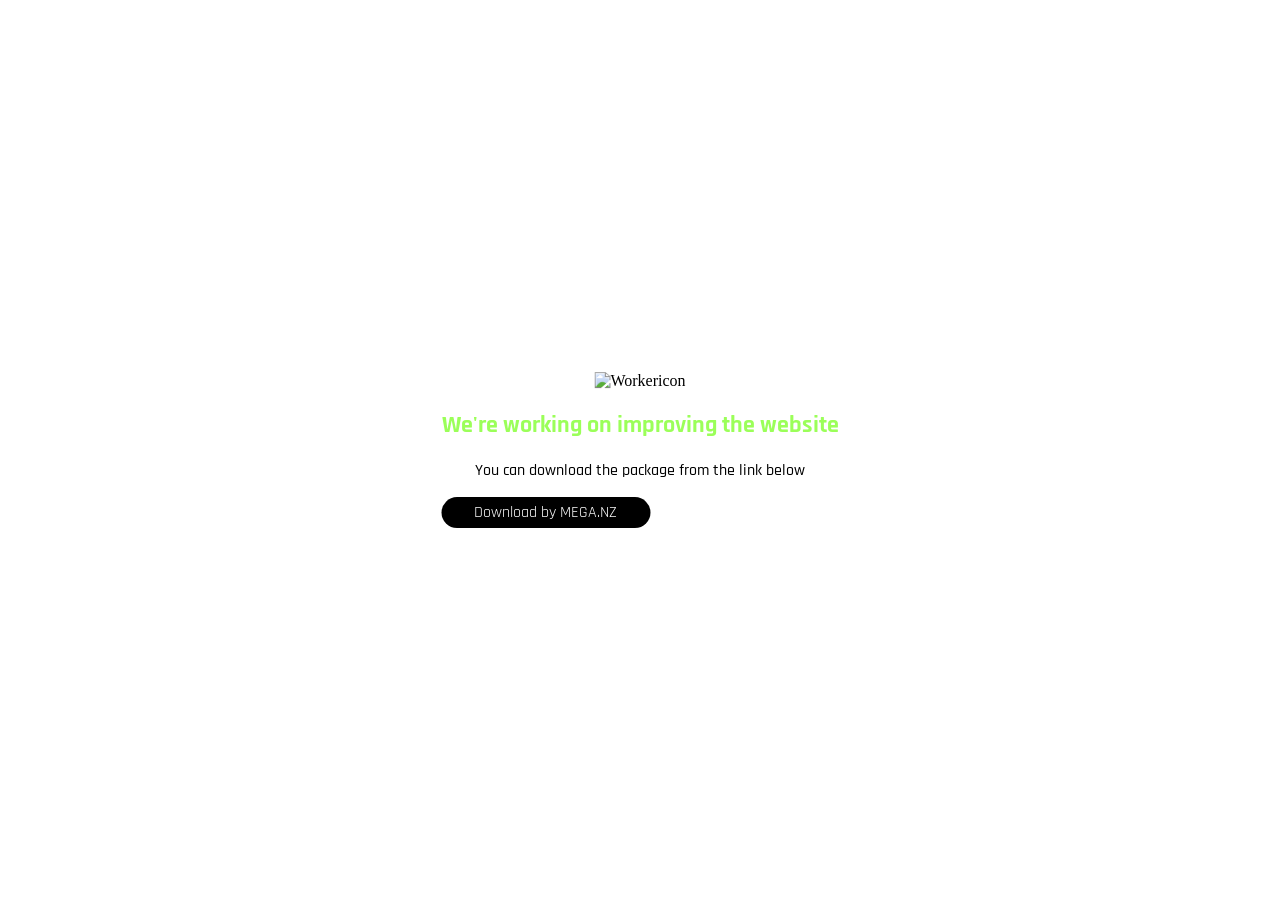
==== commit c81acd02: "Add files via upload" ====
--- a/index.html
+++ b/index.html
@@ -1,203 +1,28 @@
 <!DOCTYPE html>
-<html lang="pl-PL">
+<html lang="en">
 <head>
     <meta charset="UTF-8">
     <meta name="viewport" content="width=device-width, initial-scale=1.0">
-    <title>Strona główna</title>
+    <title>Main Page | Working...</title>
     <link rel="stylesheet" href="style.css">
-    <script src="download.js"></script>
-      <link rel="icon" type="image/x-icon" href="img/Radil_Logo.png">
-      <script src="cover.js"></script>
-
-
 </head>
 <body>
 
+    <main>
+         <section>
 
+            <div class="working-section-main">
+                <img id="Worker-req" src="icons/worker.png" alt="Workericon">
+                <h1>We're working on improving the website</h1>
+                <p>You can download the package from the link below</p>
+                <a href="https://mega.nz/file/bZdyUJDT#jceB-xJhOLoKW79N-dbMl_FRZ8ANdFhHz9rk9853Bxs">Download by MEGA.NZ</a>
 
-
-
-    
-   
-
-    <nav class="nav">
-        <li>
-  
-            <div class="nav-logo">
-            <img class="store_logo" src="img/Radil_store_logo.png" alt="Radilstore black logo">
             </div>
 
-            <div class="nav-a">
-            <a id="button" href="#">Strona główna</a>
-            <a id="button"  href="#download">Pobierz</a>
-            
-          
-            <div class="polityka-praw">
-            <a id="button" target="_blank"  href="credits.html">Polityka Praw</a>
-            <img src="icons/arrow-up-right.png" class="arrow" alt="">
+         </section>
+    </main>
 
-            </div>
-           
-
-            </div>
-            
-        </li>
-    </nav>
-
-    
-
-
-
-
-
-
- 
-    <section id="download">
-        <h1 class="h1-download">Lista produktów</h1>
-        <div class="products-main">
-            <div class="products-list">
-                <div class="product">
-                    <img class="product-image" src="img/smallcs2pack.png" alt="cs-2_pack_image_source">
-                    <h2>CS2 PACK</h2>
-                    <div class="icons">
-                        <div class="format">
-                            <img id="document" class="icon" src="icons/document.png" alt="document icon">
-                        <label for="document">PSD</label>
-                        </div>
-                        
-                        <div class="size">
-                            <img id="size" class="icon" src="icons/cloud-download-alt.png" alt="document icon">
-                        <label for="size">600MB</label>
-
-                        </div>
-                         <div class="size">
-                            <img id="size" class="icon" src="icons/usd-circle.png" alt="document icon">
-                        <label for="size">0,00 PLN</label>
-
-                        </div>
-                        
-                     </div>
-                     
-
-                    
-                     <a href="product_shop.html" class="button-download">Pobierz</a>
-
-                </div>
-                <div  class="product">
-                    <img class="product-image" src="img/CS2PACKTHUBN — kopia.png" alt="cs-2_pack_image_source">
-                    <h2>CS2PACK  2.0</h2>
-                    <div class="icons">
-                        <div class="format">
-                            <img id="document" class="icon" src="icons/star.png" alt="document icon">
-                        <label for="document">Więcej Wkrótce</label>
-                        </div>
-                        
-                        <div class="size">
-                            <img id="size" class="icon" src="icons/star.png" alt="document icon">
-                        <label for="size">Więcej Wkrótce</label>
-
-                        </div>
-                         <div class="size">
-                            <img id="size" class="icon" src="icons/usd-circle.png" alt="document icon">
-                        <label for="size">0,00 PLN</label>
-                        
-
-                        </div>
-                        
-                        
-                     </div>
-                      <a href="#" id="non-able" class="button-download">Niedostępne</a>
-                     
-
-                    
-
-                </div>
-                
-            </div>
-        </div>
-    </section>
-
-
-       <section class="main">
-        <div class="main-head">
-            <header>
-                <img class="header-graphic" src="img/CS2PACKTHUBN — kopia.png" alt="">
-                <div class="texts-header">
-                     <h1 class="header-h1">CS2 PACK 2.0 Wkrótce!</h1>
-                 
-                 <div class="links-a">
-                    <a class="alink" href="#download">Zobacz dostępne produkty.</a>
-                 <a class="alink" href="#Kontakt">Skontaktuj się ze mną!</a>
-                 </div>
-                 
-
-
-                </div>
-               
-                
-                    
-                
-            </header>
-        </div>
-    </section>
-
-
-
-
-    
-
-
-
-
-
-
-
-
-
-
-    <section id="Kontakt" class="kontakt">
-
-
-        <h1>Kontakt</h1>
-
-        <div class="kontakt-head">
-            <div class="kontakt-main">
-                  <div class="discord">
-                 <img id="contact-icon" src="icons/discord.png" alt="" class="discord-icon">
-            <h1>Discord</h1>
-            <p class="dcp">werloeloeol</p>
-            </div>
-           
-            <div class="behance-box">
-                 <img id="contact-icon" src="icons/behance.png" alt="" class="behance-icon">
-            <h1>Behance</h1>
-            <a href="https://www.behance.net/Fexedesign" target="_blank" class="behance">Radil Design</a>
-            </div>
-            </div>
-          
-            
-        </div>
-
-    </section>
-
-
-    <footer>
-        <div class="footer-head">
-            <div class="about-footer">
-            <img src="img/Radil_Logo.png" alt="" class="logo-footer">
-            <h1 class="credits-footer">Strona stworzona przez &copy;Radil Design</h1>
-            <p>Wszelkie prawa strzeżone.</p>
-            </div>
-            <div class="socialmedias">
-                <a class="sc-a" target="_blank" href="https://www.behance.net/Fexedesign">Behance</a>
-                <a class="sc-a" target="_blank" href="https://github.com/jvvek">Github</a>
-                <a class="sc-a" target="_blank" href="">Discord</a>
-
-            </div>
-           
-        </div>
-    </footer>
-
+   
     
 </body>
 </html>
--- a/style.css
+++ b/style.css
@@ -1,790 +1,69 @@
-@import url('https://fonts.googleapis.com/css2?family=Playfair+Display:ital,wght@0,400..900;1,400..900&display=swap');
-@import url('https://fonts.googleapis.com/css2?family=Manrope:wght@200..800&family=Playfair+Display:ital,wght@0,400..900;1,400..900&display=swap');
-@import url('https://fonts.googleapis.com/css2?family=Inter:ital,opsz,wght@0,14..32,100..900;1,14..32,100..900&display=swap');
-
-html{
-    scroll-behavior: smooth;
-    font-family: Inter;
-}
+@import url('https://fonts.googleapis.com/css2?family=Rajdhani:wght@300;400;500;600;700&display=swap');
 
 body{
 
     margin: 0;
     padding: 0;
+    overflow-y: hidden;
     overflow-x: hidden;
-    
-    box-sizing: border-box;
-    flex-wrap: wrap;
- 
-    background:#000000;
-  
-   
+    background-color: rgb(255, 255, 255);
 }
 
 
-.polityka-praw:hover{
+.working-section-main{
 
-    transform: translateY(-5px);
-
-    transition: 0.3s;
-}
-
-
-.polityka-praw{
-
-    transition: all 1s ease;
-}
-
-
-.arrow{
-
-    width: 15px;
-    filter: invert(1);
-    
-}
-
-
-#button:active{
-
-    font-weight: bold;
-}
-
-nav{
-
-    background-color: rgba(14, 14, 14, 0.5);
-    border-bottom: 1px solid rgb(50,50,50);
-    backdrop-filter: blur(3px);
-    position: fixed;
-    z-index: 1000;
-    width: 100%;
-    top: 0;
-}
-
-.store_logo{
-
-    max-width: 200px;
-    filter: invert(1);
-    
-}
-
-
-
-#button{
-
-   font-family: Inter;
-     color: rgb(192, 192, 192);
-    text-decoration: none;
-    font-size: 1.5rem;
-    transition: all 1s ease;
-     scroll-behavior: smooth;
-    
-   
-}
-
-.links-a{
-    margin-top: 50px;
-    display: grid;
+    display: block;
     justify-content: center;
     text-align: center;
-    gap: 15px;
-}
-
-.alink{
-
-    text-decoration: none;
-    background-color: none;
-    border: 1px solid rgba(255, 255, 255, 0.5);
-    padding: 15px;
-    border-radius: 15px;
-    color: rgb(255, 255, 255);
-    backdrop-filter: blur(2px);
-  font-family: Inter;
-    font-weight: 600;
-    transition: all 0.3s ease;
-}
-
-.alink:hover{
-
-    transform: scale(1.05);
-    background-color: rgb(228, 228, 228);
-    color: rgb(8, 8, 8);
-    transition: 0.3s ease;
-}
-
-
-#button:hover{
-
-    transform: translateY(-5px);
-
-    transition: 0.3s;
-}
-
-
-section{
-
-    margin-top: 150px;
-    
-    
-}
-.nav-a{
-
-    display: flex;
-    align-items: center;
-    justify-content: center;
-    gap: 50px;
-}
-
-.nav-logo{
-    display: flex;
-    align-items: center;
-    justify-content: center;
-    
-}
-.product-image{
-
-    width: 400px;
-}
-
-li{
-
-    display: flex;
-    justify-content: space-evenly;
-   
-}
-
-
-h2{
-
-    font-family: Inter;
-}
-
-h1{
-    font-family: Inter;
-    text-align: center;
-    font-size: 2.4rem;
-    color: rgb(231, 231, 231);
-   
-    
-}
-
-.h1-download{
-    
-    text-shadow: 0px 0px 25px black;
-}
-
-.products-list{
-
-    display: flex;
-    gap: 15px;
-}
-.products-main{
-
-    display: flex;
-    justify-content: center;
-    
-   
-    padding: 35px;
-    width: 50%;
-    border-radius: 15px;
-    justify-self: center;
-    
-    
-}
-
-#product-soon{
-
-   background: linear-gradient(187deg,rgba(255, 222, 8, 1) 0%, rgba(163, 126, 16, 1) 100%);
-
-
-}
-
-
-#soon-download{
-
-    background: none;
-    border: 1px solid white;
-    box-shadow: none;
-    color: #ffffff;
-}
-
-.Portfolio-head{
-     background-color: rgb(221, 221, 221);
-     backdrop-filter: blur(2px);
-     border-radius: 15px;
-     padding: 35px;
-     width: 70%;
-     justify-content: center;
-     justify-self: center;
-}
-
-.kontakt-head{
-
-    
-     background-color: rgb(3, 3, 3);
-     border: 1px solid rgb(10,10,10);
-     backdrop-filter: blur(2px);
-     border-radius: 15px;
-     padding: 35px;
-     width: 70%;
-     justify-content: center;
-     justify-self: center;
-     margin-bottom: 150px;
-     
-
-
-}
-
-.kontakt-main{
-
-    display: flex;
-    justify-content: center;
-    gap: 150px;
-    width: 100%;
-}
-
-
-p{
-     font-size: 1.2rem;
-}
-
-.dcp{
-    color: rgb(236, 236, 236);
-}
-.behance,.dcp{
-
-    justify-self: center;
-    text-align: center;
-    display: grid;
-    color: rgb(228, 228, 228);
-    border: 1px solid white;
-    font-family: Inter;
-    text-decoration: none;
-    background-color: none;
-   
-    padding: 15px;
-    width: 100%;
-    border-radius: 15px;
-    font-size: 1.2rem;
-    transition: all 0.3s ease;
-    backdrop-filter: blur(2px);
-    font-weight: bold;
-}
-
-.behance:hover{
-
-    transform: scale(1.05);
-      background-color: rgb(228, 228, 228);
-    color: black;
-}
-#download{
-
-     scroll-behavior: smooth;
-     margin-top:100px;
-     background-image: url("img/CS2PACKTHUBN\ —\ kopia.png");
-     background-size: cover;
-     background-repeat: no-repeat;
-     background-attachment: fixed;
-     padding: 15px;
-     
-
-     
-}
-
-.product{
-    display: grid;
-    justify-content: center;
-    align-items: center;
-    background: rgba(24, 24, 24, 0.8);
-    backdrop-filter: blur(35px);
-    border: 1px solid white;
-    border-radius: 15px;
-    width: 400px;
-    height: 500px;
-    text-align: center;
-    color: rgb(255, 255, 255);
-    
-   
-}
-
-.product-image{
-    width: 350px;
-    justify-self: center;
-    border-radius: 15px;
-}
-
-.format,.size{
-    display: flex;
-    align-items: center;
-    gap: 15px;
-    font-family: Inter;
-    
-}
-
-.icons{
-    display: grid;
-    align-items: center;
-    justify-content: center;
-    gap: 15px;
-    
-   
-}
-
-.promotion{
-
-    justify-content: center;
-    display: flex;
-    background: #57c796;
-background: linear-gradient(90deg, rgba(87, 199, 150, 1) 50%, rgba(250, 253, 255, 1) 100%);
-}
-
-p{
-
-    font-family: Inter;
-    color: white;
-    text-align: center;
-}
-
-
-
-.icon{
-
-    width: 20px;
-    filter: invert(1);
-   
-}
-
-#non-able{
-
-    transition: none;
-    transform: none;
-    opacity: 0.5;
-    color: #a8a8a8;
-    cursor:default;
-}
-
-.button-download{
-
-    width: 250px;
-    background-color: rgb(255, 255, 255);
-    box-shadow: 0px 0px 25px rgba(255, 255, 255, 0.2);
-    justify-self: center;
-    font-weight: bold;
-    font-size: 1.2rem;
-    padding: 10px;
-    border-radius: 5px;
-    text-decoration: none;
-    color: rgb(14, 14, 14);
-    font-family: Inter;
-    transition: all 0.3s ease;
-    cursor: pointer;
-    border: none;
-}
-
-
-.button-download:hover{
-
-    transform: scale(1.05);
-    transition: 0.3s;
-}
-
-
-
-#pop-up-warning{
-
-    justify-content: center;
-    display: flex;
-    
-   
-}
-
-.pop-up-background{
-   display: none;
-    background-color: rgba(0, 0, 0, 0.9);
-    width: 100%;
-    height: 100%;
-    position: fixed;
-    top: 50%;
-   left: 50%;
-   transform: translate(-50%, -50%);
-   backdrop-filter: blur(5px);
-}
-
-
-#pop-up-window{
-
-    justify-content: center;
-    display: grid;
-    text-align: center;
-    background-color: rgba(12, 12, 12,0.5);
-    backdrop-filter: blur(2px);
-    width: 500px;
-    height: 800px;
-    position: fixed;
-    
+    position: absolute;
     top: 50%;
     left: 50%;
     transform: translate(-50%, -50%);
-    z-index: 1000;
-    border-radius: 15px;
-    color: white;
-    
-   
+    text-align: center;
 
-}
-
-
-h5{
-
-    font-family: Inter;
-    font-size: 1.2rem;
-}
-
-
-
-#closewindow{
-
-    position: fixed;
-    right: 0;
-    padding: 15px;
-    margin-right: 5px;
-    margin-top: 5px;
-    border-radius: 15px;
-    border: none;
-    background:none;
-    color: rgb(223, 223, 223);
-    font-size: 1.3rem;
-    width: 50px;
-    transition: all 0.3s ease;
-    cursor: pointer;
-  
-}
-
-
-#closewindow:hover{
-
-    transform: scale(1.05);
-}
-
-h3{
-
-    font-family: Inter;
-}
-
-
-#icon-pop-up{
-
-    width: 25px;
-}
-
-.faq{
-
-   
-   display: grid;
-   margin-bottom: 150px;
-}
-
-
-#pop-up-q{
-
-    height: 30px;
-    max-width: 350px;
-    background-color: rgb(24, 24, 24);
-    padding: 10px;
-    display: flex;
-    align-items: center;
-    justify-content: center;
-    gap: 5px;
-    border-radius: 15px;
-}
-
-label{
-
-   font-family: Inter;
-}
-
-.download-packgfx{
-
-    text-decoration: none;
-    font-family: Inter;
-    background-color: rgb(110, 255, 43);
-    color: white;
-    padding: 15px;
-   width: 150px;
-    max-height: 40px;
-    align-self: center;
-    justify-self: center;
-    border-radius: 15px;
-    transition: all 0.3s ease;
-    box-shadow: 0px 0px 25px rgba(110, 255, 43,0.5);
-   
-}
-
-.download-packgfx:hover{
-
-    transform: scale(1.05);
-}
-
-
-header{
-
-    display: flex;
-    justify-content: center;
-    align-items: center;
-    
-
-   
-}
-
-.header-h1{
-
-    color: rgb(224, 224, 224);
-    
-    max-width: 400px;
-    text-transform: uppercase;
-    text-align: center;
-}
-
-
-
-
-
-.main-head{
-
-    display: flex;
-    justify-content: center;
     
     
 
    
 }
 
-@keyframes gridMove {
-  from {
-    background-position: 0 0;
-  }
+#Worker-req{
 
-  to {
-    background-position: 40px 40px;
-  }
+    width: 150px;
+}
 
-  }
+h1{
 
-.header-graphic{
+    font-family: Rajdhani;
+    color: rgb(155, 255, 89);
+}
 
-    width: 1000px;
-    border-radius: 15px;
-   
-    outline: 1px solid rgb(44, 44, 44);
-    outline-offset: 3px;
-
-
+p{
+    font-weight: 500;
+    font-family: Rajdhani;
 }
 
 
-.porto-photo{
+a{
 
-    width: 400px;
-    border-radius: 15px;
-    transition: all 0.3s ease;
-   
+    background-color: black;
+    padding: 5px;
+    border-radius: 25px;
+    display: block;
+    width: 50%;
+    justify-self: center;
+    color: white;
+    text-decoration: none;
+    font-family: Rajdhani;
+    transition: all 0.2s ease;
 }
 
 
-
-
-
-.Portfolio-head{
-
-     display: grid;
-    grid-template-columns:repeat(3,400px);
-    justify-content: center;
-    gap: 15px;
-    margin-bottom: 150px;
-    
-}
-
-
-.porto-photo:hover{
-   
-
-   
-    transform: scale(1.05);
-}
-
-
-.about-window{
-
-    display: block;
-    justify-content: space-around;
-    text-align: center;
-    background-color: rgba(177, 177, 177, 0.5);
-    height: 400px;
-    padding: 25px;
-    border-radius: 15px;
-    backdrop-filter: blur(2px);
-    transition: all 1s ease ;
-}
-
-
-.about-window:hover{
-    
-    background-color: rgb(227, 210, 255);
-    transition: 0.3s ease;
-   
-   
-}
-
-
-.about-head{
-    display: flex;
-    justify-content: center;
-    gap: 15px;
-}
-
-.text-window{
-
-    font-size: 1.2rem;
-}
-
-.dsp-window{
-    color: black;
-    font-size: 1rem;
-    max-width: 250px;
-}
-.icon-about{
-
-    width: 60px;
-    justify-self: center;
-    
-    padding: 30px;
-    border-radius: 15px;
-    
-
-}
-
-
-#contact-icon{
-    width: 50px;
-    justify-self: center;
-    display: block;
-    filter: invert(1);
-}
-
-
-.about-footer{
-    display: flex;
-    align-items: center;
-    gap: 15px;
-}
-
-.socialmedias{
-
-    display: grid;
-}
-
-.credits-footer{
-    font-size: 1rem;
-    color: white;
-   
-    
-}
-
-
-.sc-a{
-
-    text-decoration: none;
-    font-weight: bold;
-    font-family: Inter;
-    color: #FFFFFF;
-    text-align: center;
-    transition: all 0.3s ease;
-}
-
-.sc-a:hover{
+a:hover{
 
     transform: scale(1.05);
-    color: #a8a8a8;
-    
-}
+    background-color: #fff;
+    color: #000;
+    border: 1px solid #000;
 
-
-
-.footer-head{
-
-   background-image: url("img/footer-bg.png") ;
-   justify-content: space-evenly;
-   background-color: rgb(15, 15, 15);
-   background-blend-mode: overlay;
-   background-size: cover;
-   background-repeat: no-repeat;
-    
-   display: flex;
-   align-items: center;
-   height: 300px;
-   margin-bottom: 0px;
-  
-}
-
-.logo-footer{
-    width: 100px;
-    border-radius: 1000px;
-}
-
-
-html {
-    scroll-behavior: smooth;
-}
-
-
-.animate {
-    opacity: 0;
-    transform: translateY(40px);
-    transition:
-        opacity 0.8s ease,
-        transform 0.8s ease;
-    will-change: opacity, transform;
-}
-
-
-.animate.show {
-    opacity: 1;
-    transform: translateY(0);
-}
-
-
-.product {
-    transition:
-        transform 0.35s ease;
-        
-}
-
-.product:hover {
-    transform: translateY(-8px);
-    box-shadow: 0 10px 30px rgba(0,0,0,0.15);
-}
-
-
-img {
-    transition: transform 0.4s ease;
-}
-
-img:hover {
-    transform: scale(1.03);
-}
-
-
-.button-download,
-.alink,
-.sc-a,
-#button {
-    transition:
-        all 0.3s ease;
-}
-
-.button-download:hover,
-.alink:hover,
-.sc-a:hover,
-#button:hover {
-    transform: translateY(-2px);
-    opacity: 0.85;
 }
